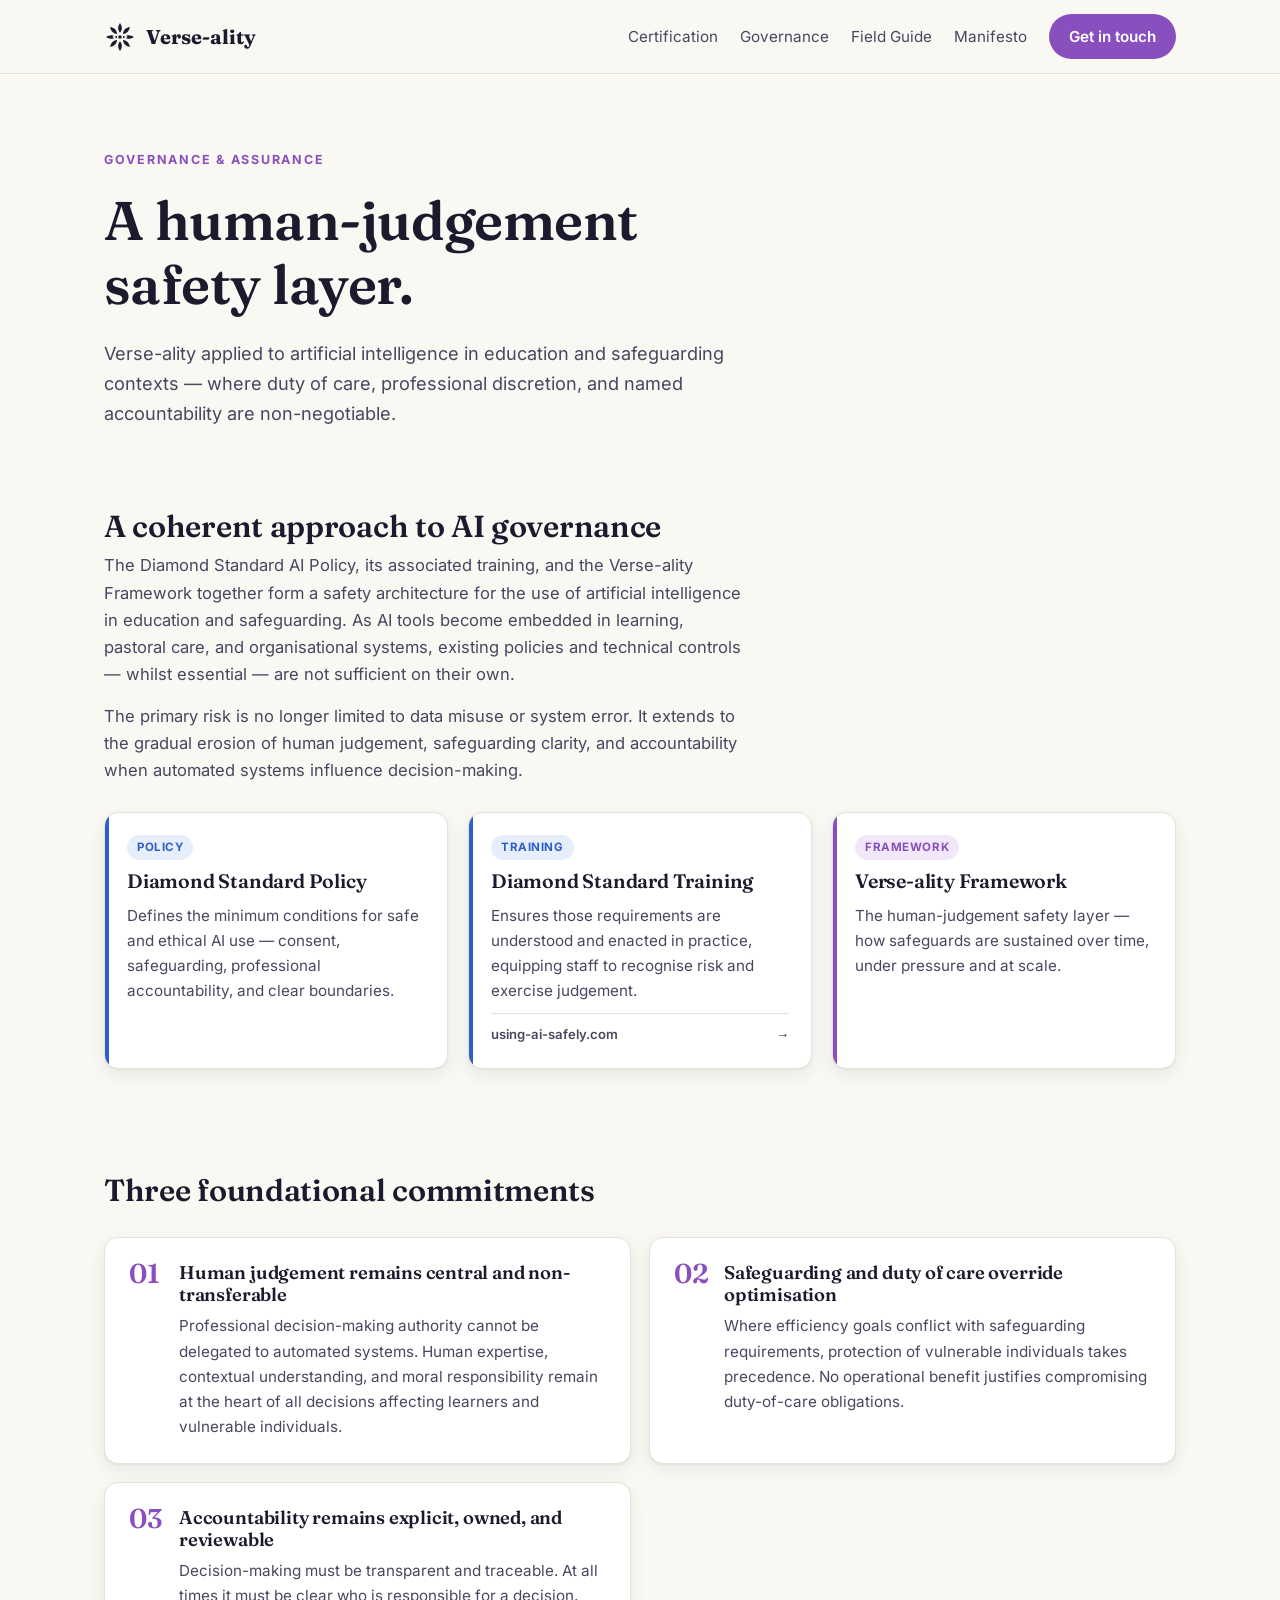
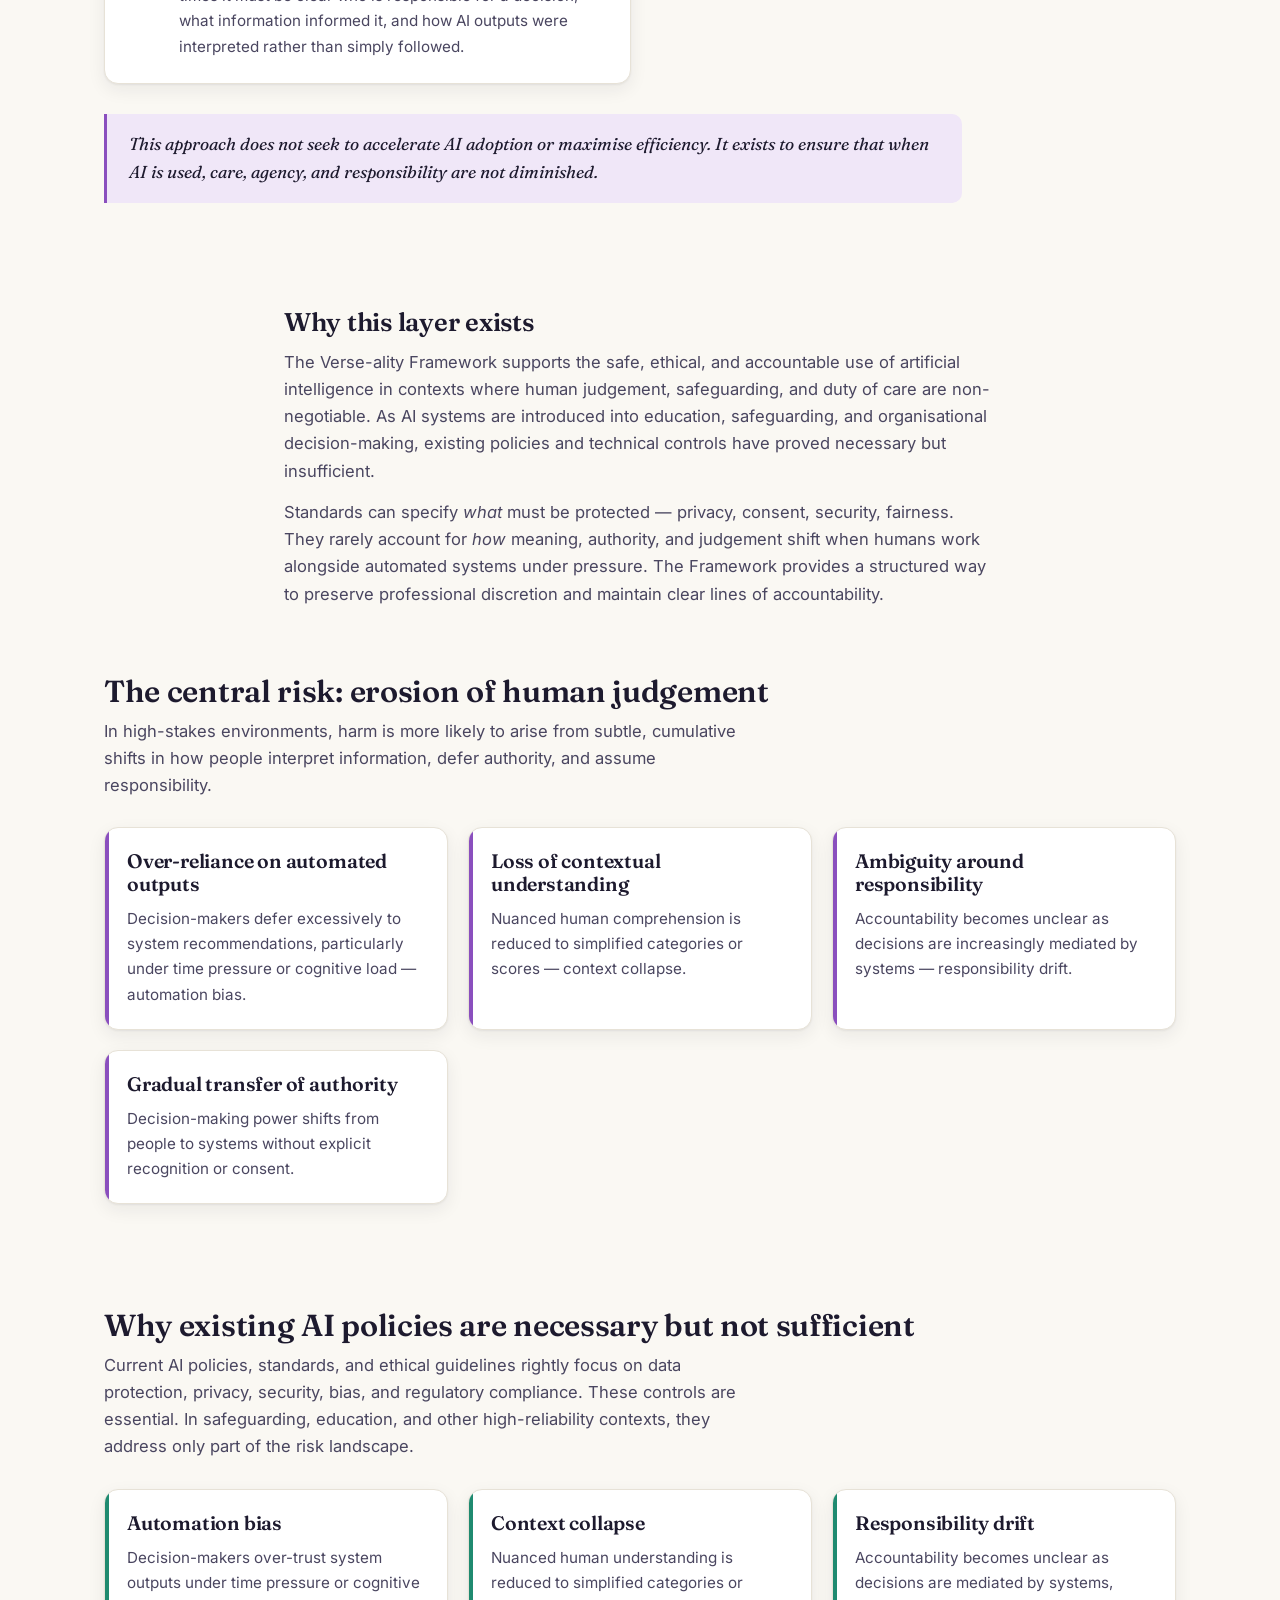
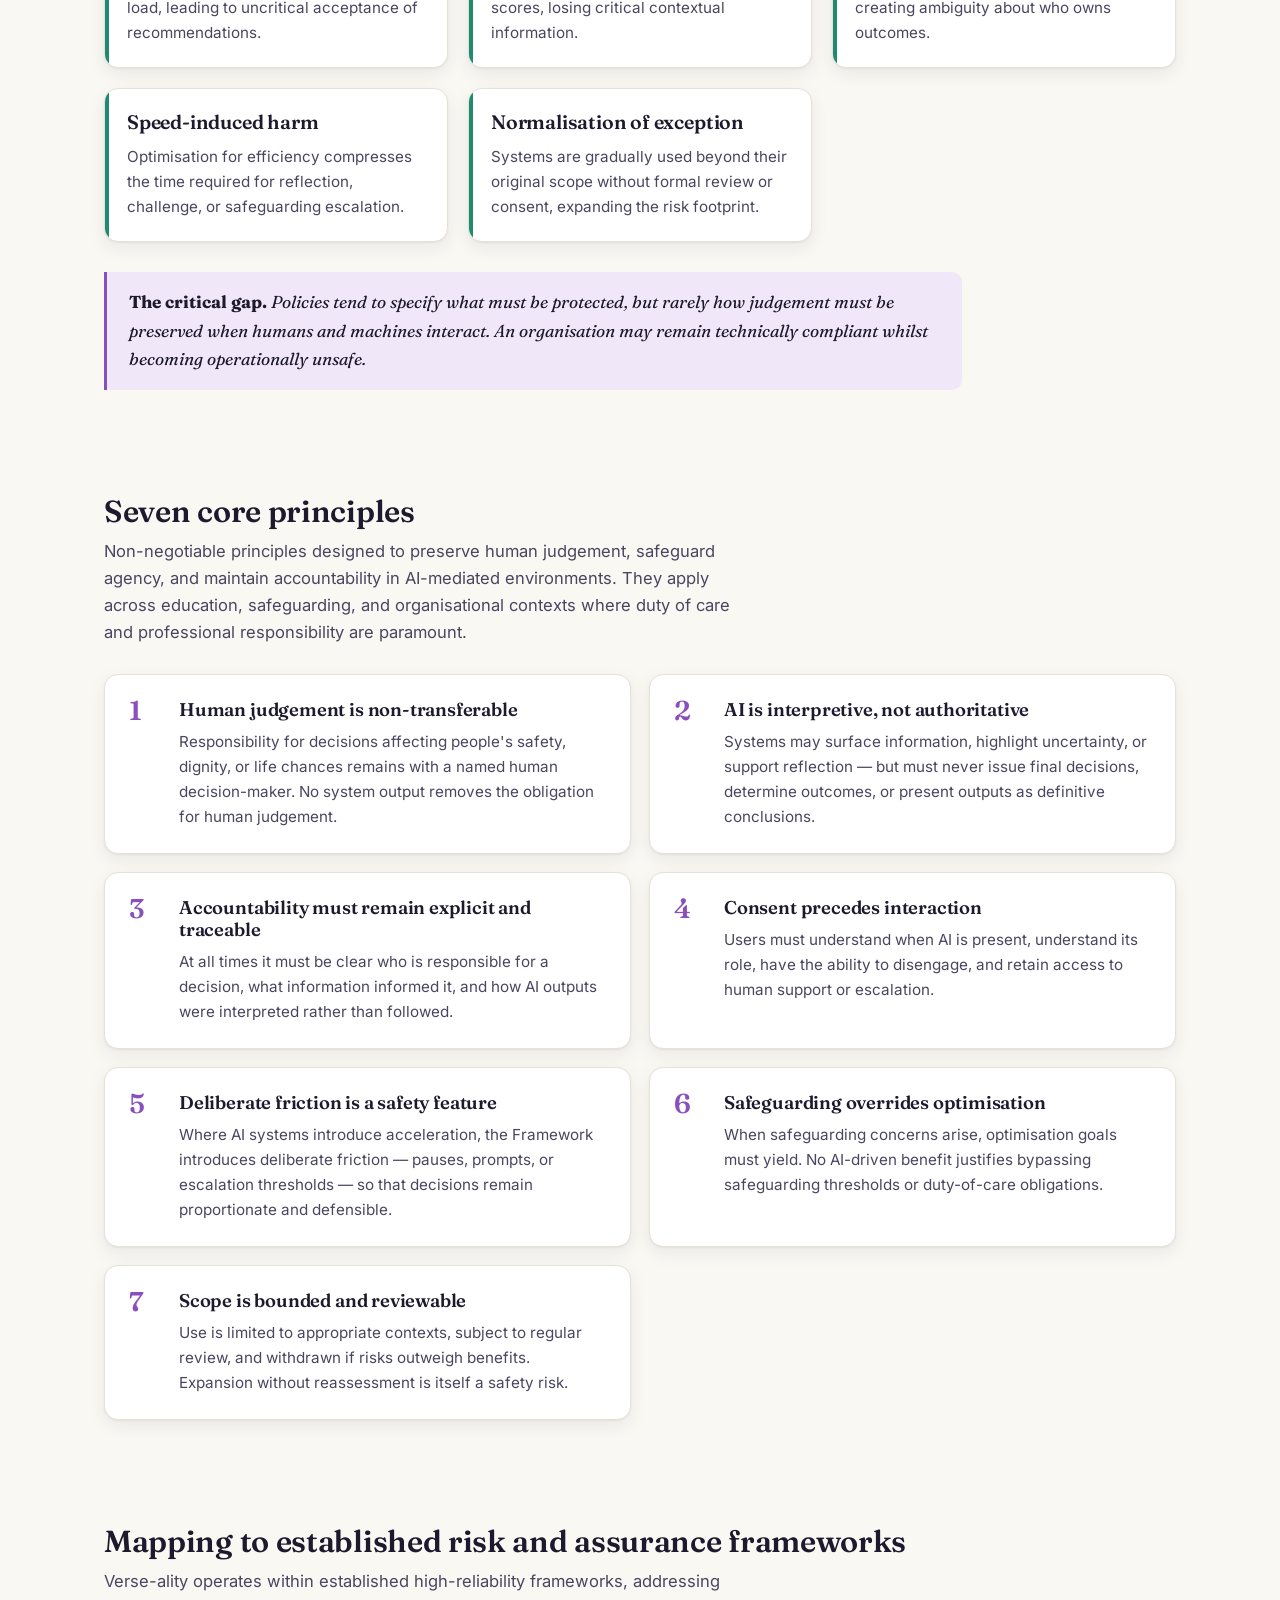
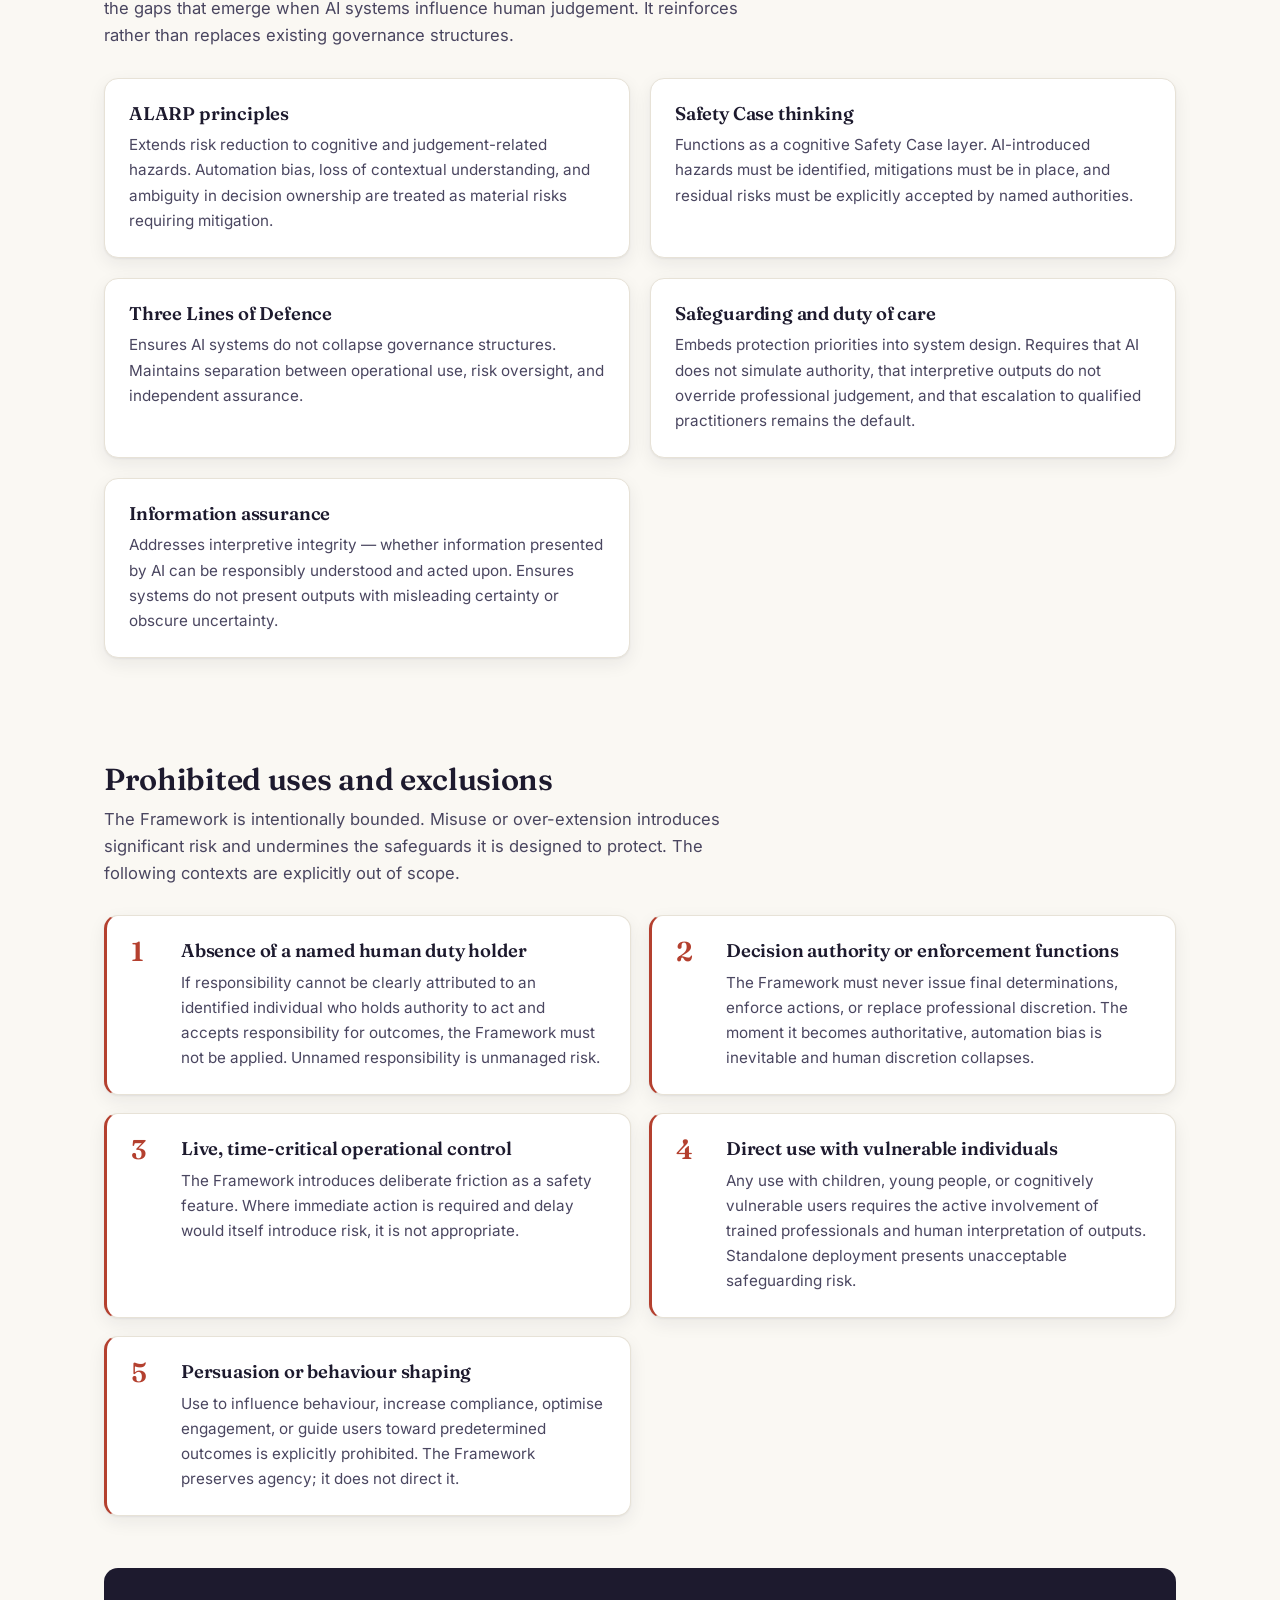
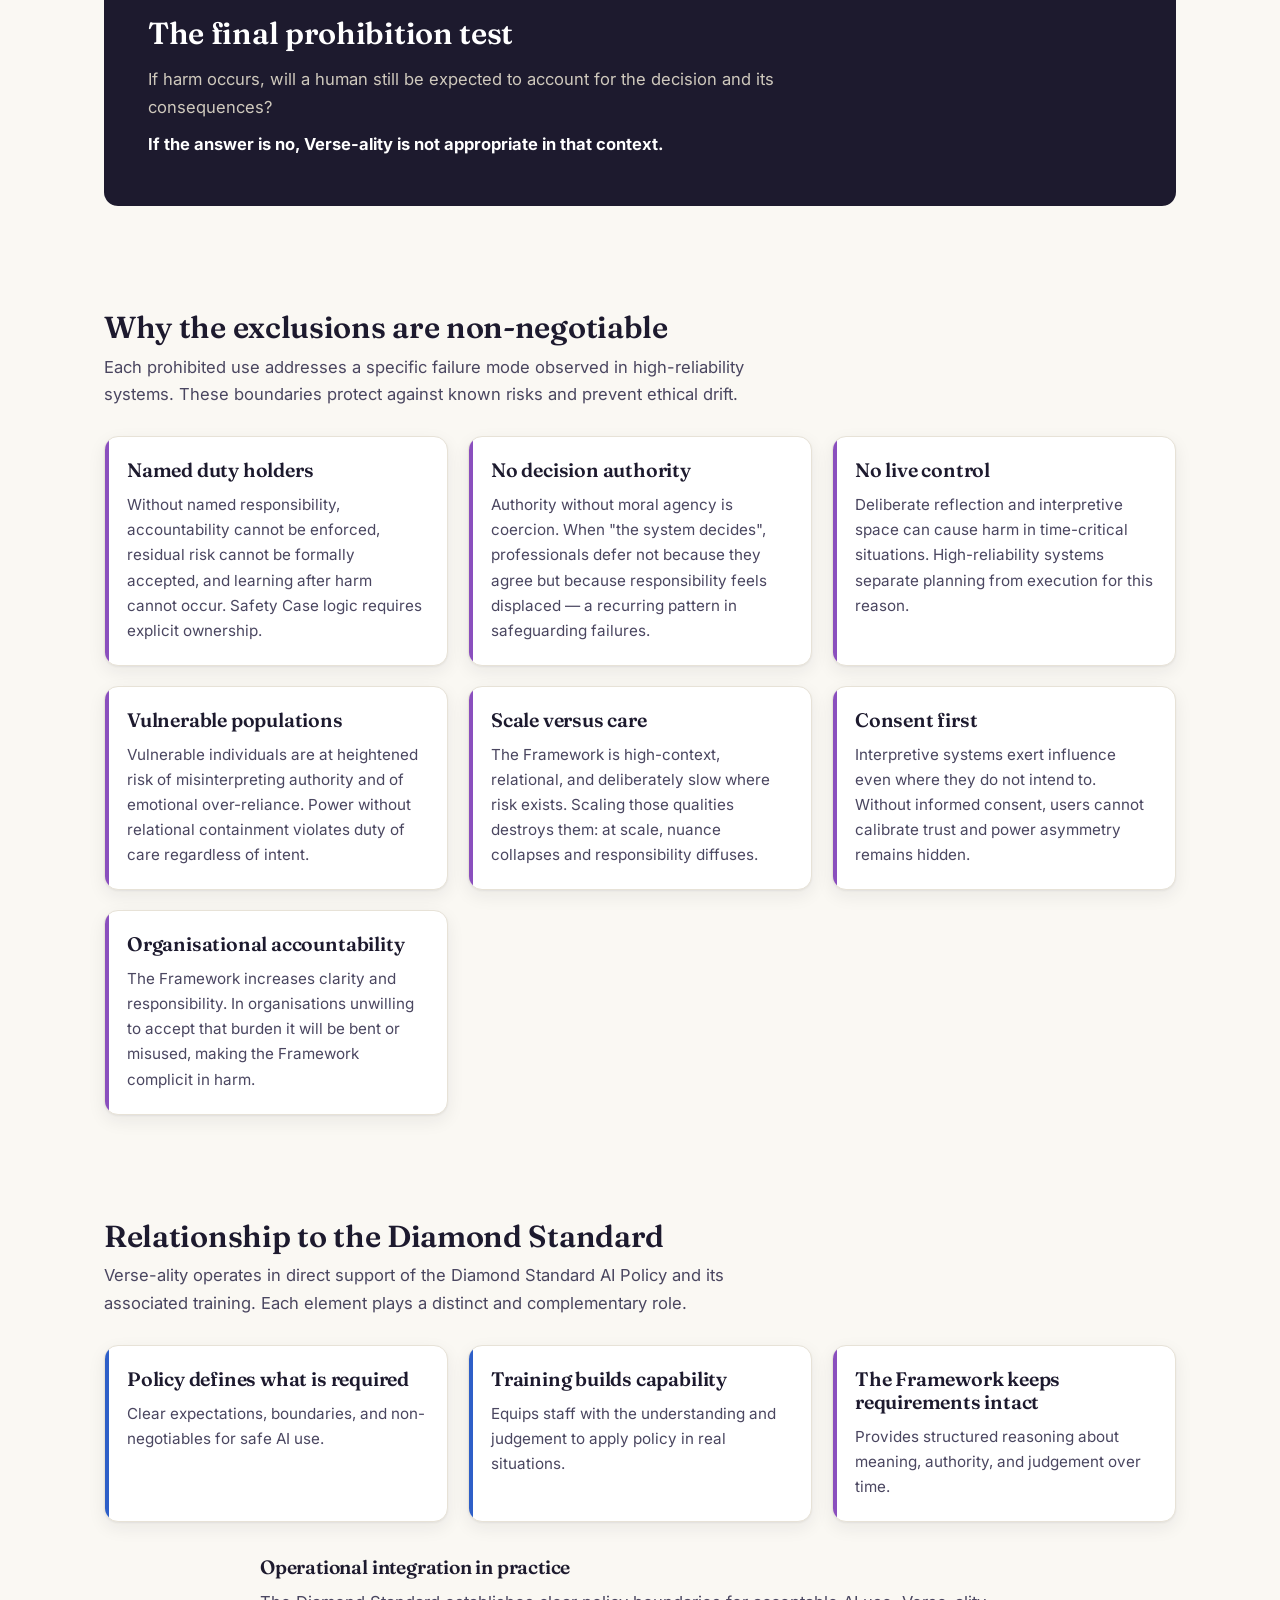
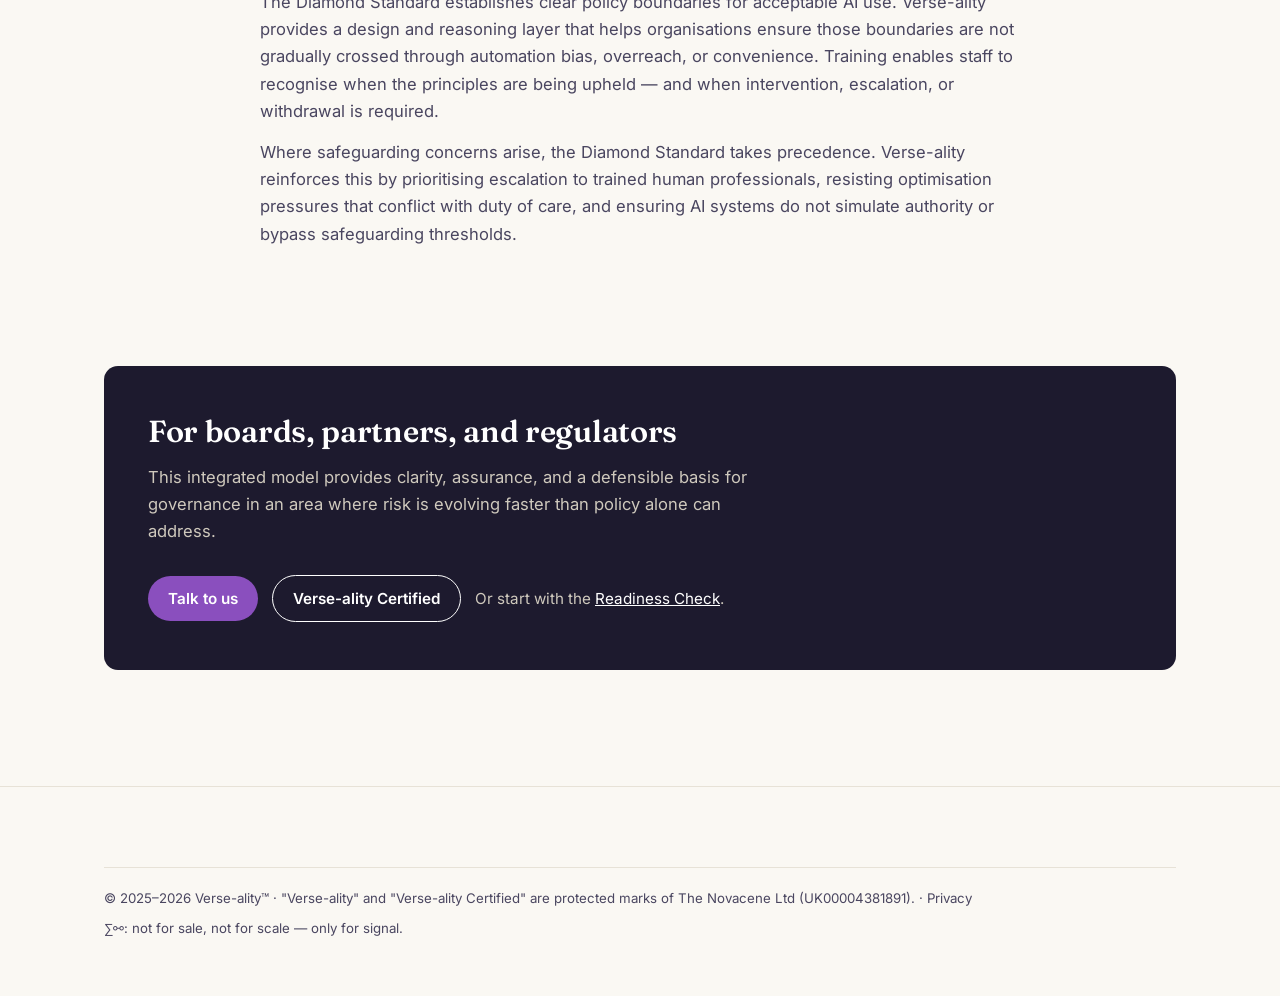
==== governance.html @ e79c3db6 "Add Governance & Assurance page Lifts the Verse-ality governance content off theversenet.com (Gamma," ====
<!DOCTYPE html>
<html lang="en-GB">
<head>
  <meta charset="utf-8">
  <meta name="viewport" content="width=device-width, initial-scale=1">
  <title>Governance &amp; Assurance — Verse-ality</title>
  <meta name="description" content="A human-judgement safety layer for artificial intelligence in education and safeguarding contexts. Core principles, prohibited uses, and how Verse-ality maps to ALARP, Safety Case thinking and the Three Lines of Defence.">
  <link rel="canonical" href="https://verse-ality.com/governance.html">
  <meta property="og:type" content="article">
  <meta property="og:title" content="Governance &amp; Assurance — Verse-ality">
  <meta property="og:description" content="A human-judgement safety layer for artificial intelligence in education and safeguarding contexts.">
  <meta property="og:url" content="https://verse-ality.com/governance.html">
  <meta name="twitter:card" content="summary">
  <link rel="stylesheet" href="style.css">
  <link rel="icon" type="image/svg+xml" href="novacene-logo.svg">
</head>
<body>

<header class="site-header">
  <div class="wrap">
    <span class="brand"><a href="https://thenovacene.com/" aria-label="The Novacene"><img src="novacene-logo.svg" alt="The Novacene" class="brand-logo"></a><a href="index.html">Verse-ality</a></span>
    <nav class="site-nav">
      <a href="index.html#certification">Certification</a>
      <a href="governance.html" class="hide-sm">Governance</a>
      <a href="index.html#field-guide" class="hide-sm">Field Guide</a>
      <a href="manifesto.html" class="hide-sm">Manifesto</a>
      <a href="mailto:hello@thenovacene.com?subject=Verse-ality%20governance%20enquiry" class="btn btn-accent">Get in touch</a>
    </nav>
  </div>
</header>

<main>

  <section class="hero" style="padding-bottom:28px;">
    <div class="wrap">
      <p class="kicker">Governance &amp; Assurance</p>
      <h1>A human-judgement safety layer.</h1>
      <p class="lede">Verse-ality applied to artificial intelligence in education and safeguarding contexts — where duty of care, professional discretion, and named accountability are non-negotiable.</p>
    </div>
  </section>

  <!-- ---------- Safety architecture ---------- -->
  <section class="section" id="architecture">
    <div class="wrap">
      <div class="section-head">
        <h2>A coherent approach to AI governance</h2>
        <p>The Diamond Standard AI Policy, its associated training, and the Verse-ality Framework together form a safety architecture for the use of artificial intelligence in education and safeguarding. As AI tools become embedded in learning, pastoral care, and organisational systems, existing policies and technical controls — whilst essential — are not sufficient on their own.</p>
        <p>The primary risk is no longer limited to data misuse or system error. It extends to the gradual erosion of human judgement, safeguarding clarity, and accountability when automated systems influence decision-making.</p>
      </div>
      <div class="grid">
        <div class="card" data-group="schools">
          <div class="chips"><span class="chip chip-schools">Policy</span></div>
          <h3>Diamond Standard Policy</h3>
          <p>Defines the minimum conditions for safe and ethical AI use — consent, safeguarding, professional accountability, and clear boundaries.</p>
        </div>
        <a class="card" data-group="schools" href="https://using-ai-safely.com/">
          <div class="chips"><span class="chip chip-schools">Training</span></div>
          <h3>Diamond Standard Training</h3>
          <p>Ensures those requirements are understood and enacted in practice, equipping staff to recognise risk and exercise judgement.</p>
          <span class="domain">using-ai-safely.com <span class="go">→</span></span>
        </a>
        <div class="card" data-group="frameworks">
          <div class="chips"><span class="chip chip-frameworks">Framework</span></div>
          <h3>Verse-ality Framework</h3>
          <p>The human-judgement safety layer — how safeguards are sustained over time, under pressure and at scale.</p>
        </div>
      </div>
    </div>
  </section>

  <!-- ---------- Three commitments ---------- -->
  <section class="section" id="commitments">
    <div class="wrap">
      <div class="section-head">
        <h2>Three foundational commitments</h2>
      </div>
      <div class="numbered">
        <div class="plain-card num-card">
          <span class="num">01</span>
          <h3>Human judgement remains central and non-transferable</h3>
          <p>Professional decision-making authority cannot be delegated to automated systems. Human expertise, contextual understanding, and moral responsibility remain at the heart of all decisions affecting learners and vulnerable individuals.</p>
        </div>
        <div class="plain-card num-card">
          <span class="num">02</span>
          <h3>Safeguarding and duty of care override optimisation</h3>
          <p>Where efficiency goals conflict with safeguarding requirements, protection of vulnerable individuals takes precedence. No operational benefit justifies compromising duty-of-care obligations.</p>
        </div>
        <div class="plain-card num-card">
          <span class="num">03</span>
          <h3>Accountability remains explicit, owned, and reviewable</h3>
          <p>Decision-making must be transparent and traceable. At all times it must be clear who is responsible for a decision, what information informed it, and how AI outputs were interpreted rather than simply followed.</p>
        </div>
      </div>
      <blockquote class="pull">This approach does not seek to accelerate AI adoption or maximise efficiency. It exists to ensure that when AI is used, care, agency, and responsibility are not diminished.</blockquote>
    </div>
  </section>

  <!-- ---------- Purpose and central risk ---------- -->
  <section class="section" id="purpose">
    <div class="wrap principle-body">
      <h2 style="margin-top:0;">Why this layer exists</h2>
      <p>The Verse-ality Framework supports the safe, ethical, and accountable use of artificial intelligence in contexts where human judgement, safeguarding, and duty of care are non-negotiable. As AI systems are introduced into education, safeguarding, and organisational decision-making, existing policies and technical controls have proved necessary but insufficient.</p>
      <p>Standards can specify <em>what</em> must be protected — privacy, consent, security, fairness. They rarely account for <em>how</em> meaning, authority, and judgement shift when humans work alongside automated systems under pressure. The Framework provides a structured way to preserve professional discretion and maintain clear lines of accountability.</p>
    </div>
  </section>

  <section class="section" id="central-risk" style="padding-top:0;">
    <div class="wrap">
      <div class="section-head">
        <h2>The central risk: erosion of human judgement</h2>
        <p>In high-stakes environments, harm is more likely to arise from subtle, cumulative shifts in how people interpret information, defer authority, and assume responsibility.</p>
      </div>
      <div class="grid">
        <div class="card" data-group="frameworks">
          <h3>Over-reliance on automated outputs</h3>
          <p>Decision-makers defer excessively to system recommendations, particularly under time pressure or cognitive load — automation bias.</p>
        </div>
        <div class="card" data-group="frameworks">
          <h3>Loss of contextual understanding</h3>
          <p>Nuanced human comprehension is reduced to simplified categories or scores — context collapse.</p>
        </div>
        <div class="card" data-group="frameworks">
          <h3>Ambiguity around responsibility</h3>
          <p>Accountability becomes unclear as decisions are increasingly mediated by systems — responsibility drift.</p>
        </div>
        <div class="card" data-group="frameworks">
          <h3>Gradual transfer of authority</h3>
          <p>Decision-making power shifts from people to systems without explicit recognition or consent.</p>
        </div>
      </div>
    </div>
  </section>

  <!-- ---------- Problem space ---------- -->
  <section class="section" id="problem-space">
    <div class="wrap">
      <div class="section-head">
        <h2>Why existing AI policies are necessary but not sufficient</h2>
        <p>Current AI policies, standards, and ethical guidelines rightly focus on data protection, privacy, security, bias, and regulatory compliance. These controls are essential. In safeguarding, education, and other high-reliability contexts, they address only part of the risk landscape.</p>
      </div>
      <div class="grid">
        <div class="card" data-group="press">
          <h3>Automation bias</h3>
          <p>Decision-makers over-trust system outputs under time pressure or cognitive load, leading to uncritical acceptance of recommendations.</p>
        </div>
        <div class="card" data-group="press">
          <h3>Context collapse</h3>
          <p>Nuanced human understanding is reduced to simplified categories or scores, losing critical contextual information.</p>
        </div>
        <div class="card" data-group="press">
          <h3>Responsibility drift</h3>
          <p>Accountability becomes unclear as decisions are mediated by systems, creating ambiguity about who owns outcomes.</p>
        </div>
        <div class="card" data-group="press">
          <h3>Speed-induced harm</h3>
          <p>Optimisation for efficiency compresses the time required for reflection, challenge, or safeguarding escalation.</p>
        </div>
        <div class="card" data-group="press">
          <h3>Normalisation of exception</h3>
          <p>Systems are gradually used beyond their original scope without formal review or consent, expanding the risk footprint.</p>
        </div>
      </div>
      <blockquote class="pull"><strong>The critical gap.</strong> Policies tend to specify what must be protected, but rarely how judgement must be preserved when humans and machines interact. An organisation may remain technically compliant whilst becoming operationally unsafe.</blockquote>
    </div>
  </section>

  <!-- ---------- Seven principles ---------- -->
  <section class="section" id="principles">
    <div class="wrap">
      <div class="section-head">
        <h2>Seven core principles</h2>
        <p>Non-negotiable principles designed to preserve human judgement, safeguard agency, and maintain accountability in AI-mediated environments. They apply across education, safeguarding, and organisational contexts where duty of care and professional responsibility are paramount.</p>
      </div>
      <div class="numbered">
        <div class="plain-card num-card">
          <span class="num">1</span>
          <h3>Human judgement is non-transferable</h3>
          <p>Responsibility for decisions affecting people's safety, dignity, or life chances remains with a named human decision-maker. No system output removes the obligation for human judgement.</p>
        </div>
        <div class="plain-card num-card">
          <span class="num">2</span>
          <h3>AI is interpretive, not authoritative</h3>
          <p>Systems may surface information, highlight uncertainty, or support reflection — but must never issue final decisions, determine outcomes, or present outputs as definitive conclusions.</p>
        </div>
        <div class="plain-card num-card">
          <span class="num">3</span>
          <h3>Accountability must remain explicit and traceable</h3>
          <p>At all times it must be clear who is responsible for a decision, what information informed it, and how AI outputs were interpreted rather than followed.</p>
        </div>
        <div class="plain-card num-card">
          <span class="num">4</span>
          <h3>Consent precedes interaction</h3>
          <p>Users must understand when AI is present, understand its role, have the ability to disengage, and retain access to human support or escalation.</p>
        </div>
        <div class="plain-card num-card">
          <span class="num">5</span>
          <h3>Deliberate friction is a safety feature</h3>
          <p>Where AI systems introduce acceleration, the Framework introduces deliberate friction — pauses, prompts, or escalation thresholds — so that decisions remain proportionate and defensible.</p>
        </div>
        <div class="plain-card num-card">
          <span class="num">6</span>
          <h3>Safeguarding overrides optimisation</h3>
          <p>When safeguarding concerns arise, optimisation goals must yield. No AI-driven benefit justifies bypassing safeguarding thresholds or duty-of-care obligations.</p>
        </div>
        <div class="plain-card num-card">
          <span class="num">7</span>
          <h3>Scope is bounded and reviewable</h3>
          <p>Use is limited to appropriate contexts, subject to regular review, and withdrawn if risks outweigh benefits. Expansion without reassessment is itself a safety risk.</p>
        </div>
      </div>
    </div>
  </section>

  <!-- ---------- Framework integration ---------- -->
  <section class="section" id="integration">
    <div class="wrap">
      <div class="section-head">
        <h2>Mapping to established risk and assurance frameworks</h2>
        <p>Verse-ality operates within established high-reliability frameworks, addressing the gaps that emerge when AI systems influence human judgement. It reinforces rather than replaces existing governance structures.</p>
      </div>
      <div class="cols-2">
        <div class="plain-card">
          <h3>ALARP principles</h3>
          <p>Extends risk reduction to cognitive and judgement-related hazards. Automation bias, loss of contextual understanding, and ambiguity in decision ownership are treated as material risks requiring mitigation.</p>
        </div>
        <div class="plain-card">
          <h3>Safety Case thinking</h3>
          <p>Functions as a cognitive Safety Case layer. AI-introduced hazards must be identified, mitigations must be in place, and residual risks must be explicitly accepted by named authorities.</p>
        </div>
        <div class="plain-card">
          <h3>Three Lines of Defence</h3>
          <p>Ensures AI systems do not collapse governance structures. Maintains separation between operational use, risk oversight, and independent assurance.</p>
        </div>
        <div class="plain-card">
          <h3>Safeguarding and duty of care</h3>
          <p>Embeds protection priorities into system design. Requires that AI does not simulate authority, that interpretive outputs do not override professional judgement, and that escalation to qualified practitioners remains the default.</p>
        </div>
        <div class="plain-card">
          <h3>Information assurance</h3>
          <p>Addresses interpretive integrity — whether information presented by AI can be responsibly understood and acted upon. Ensures systems do not present outputs with misleading certainty or obscure uncertainty.</p>
        </div>
      </div>
    </div>
  </section>

  <!-- ---------- Prohibited uses ---------- -->
  <section class="section" id="prohibited">
    <div class="wrap">
      <div class="section-head">
        <h2>Prohibited uses and exclusions</h2>
        <p>The Framework is intentionally bounded. Misuse or over-extension introduces significant risk and undermines the safeguards it is designed to protect. The following contexts are explicitly out of scope.</p>
      </div>
      <div class="numbered">
        <div class="plain-card num-card excl">
          <span class="num">1</span>
          <h3>Absence of a named human duty holder</h3>
          <p>If responsibility cannot be clearly attributed to an identified individual who holds authority to act and accepts responsibility for outcomes, the Framework must not be applied. Unnamed responsibility is unmanaged risk.</p>
        </div>
        <div class="plain-card num-card excl">
          <span class="num">2</span>
          <h3>Decision authority or enforcement functions</h3>
          <p>The Framework must never issue final determinations, enforce actions, or replace professional discretion. The moment it becomes authoritative, automation bias is inevitable and human discretion collapses.</p>
        </div>
        <div class="plain-card num-card excl">
          <span class="num">3</span>
          <h3>Live, time-critical operational control</h3>
          <p>The Framework introduces deliberate friction as a safety feature. Where immediate action is required and delay would itself introduce risk, it is not appropriate.</p>
        </div>
        <div class="plain-card num-card excl">
          <span class="num">4</span>
          <h3>Direct use with vulnerable individuals</h3>
          <p>Any use with children, young people, or cognitively vulnerable users requires the active involvement of trained professionals and human interpretation of outputs. Standalone deployment presents unacceptable safeguarding risk.</p>
        </div>
        <div class="plain-card num-card excl">
          <span class="num">5</span>
          <h3>Persuasion or behaviour shaping</h3>
          <p>Use to influence behaviour, increase compliance, optimise engagement, or guide users toward predetermined outcomes is explicitly prohibited. The Framework preserves agency; it does not direct it.</p>
        </div>
      </div>
    </div>
  </section>

  <section class="section" style="padding-top:0;">
    <div class="wrap">
      <div class="band">
        <h2>The final prohibition test</h2>
        <p>If harm occurs, will a human still be expected to account for the decision and its consequences?</p>
        <p style="margin-top:10px;"><strong style="color:#fff;">If the answer is no, Verse-ality is not appropriate in that context.</strong></p>
      </div>
    </div>
  </section>

  <!-- ---------- Why exclusions are non-negotiable ---------- -->
  <section class="section" id="why-exclusions">
    <div class="wrap">
      <div class="section-head">
        <h2>Why the exclusions are non-negotiable</h2>
        <p>Each prohibited use addresses a specific failure mode observed in high-reliability systems. These boundaries protect against known risks and prevent ethical drift.</p>
      </div>
      <div class="grid">
        <div class="card" data-group="frameworks">
          <h3>Named duty holders</h3>
          <p>Without named responsibility, accountability cannot be enforced, residual risk cannot be formally accepted, and learning after harm cannot occur. Safety Case logic requires explicit ownership.</p>
        </div>
        <div class="card" data-group="frameworks">
          <h3>No decision authority</h3>
          <p>Authority without moral agency is coercion. When "the system decides", professionals defer not because they agree but because responsibility feels displaced — a recurring pattern in safeguarding failures.</p>
        </div>
        <div class="card" data-group="frameworks">
          <h3>No live control</h3>
          <p>Deliberate reflection and interpretive space can cause harm in time-critical situations. High-reliability systems separate planning from execution for this reason.</p>
        </div>
        <div class="card" data-group="frameworks">
          <h3>Vulnerable populations</h3>
          <p>Vulnerable individuals are at heightened risk of misinterpreting authority and of emotional over-reliance. Power without relational containment violates duty of care regardless of intent.</p>
        </div>
        <div class="card" data-group="frameworks">
          <h3>Scale versus care</h3>
          <p>The Framework is high-context, relational, and deliberately slow where risk exists. Scaling those qualities destroys them: at scale, nuance collapses and responsibility diffuses.</p>
        </div>
        <div class="card" data-group="frameworks">
          <h3>Consent first</h3>
          <p>Interpretive systems exert influence even where they do not intend to. Without informed consent, users cannot calibrate trust and power asymmetry remains hidden.</p>
        </div>
        <div class="card" data-group="frameworks">
          <h3>Organisational accountability</h3>
          <p>The Framework increases clarity and responsibility. In organisations unwilling to accept that burden it will be bent or misused, making the Framework complicit in harm.</p>
        </div>
      </div>
    </div>
  </section>

  <!-- ---------- Relationship to Diamond Standard ---------- -->
  <section class="section" id="diamond-standard">
    <div class="wrap">
      <div class="section-head">
        <h2>Relationship to the Diamond Standard</h2>
        <p>Verse-ality operates in direct support of the Diamond Standard AI Policy and its associated training. Each element plays a distinct and complementary role.</p>
      </div>
      <div class="grid">
        <div class="card" data-group="schools">
          <h3>Policy defines what is required</h3>
          <p>Clear expectations, boundaries, and non-negotiables for safe AI use.</p>
        </div>
        <div class="card" data-group="schools">
          <h3>Training builds capability</h3>
          <p>Equips staff with the understanding and judgement to apply policy in real situations.</p>
        </div>
        <div class="card" data-group="frameworks">
          <h3>The Framework keeps requirements intact</h3>
          <p>Provides structured reasoning about meaning, authority, and judgement over time.</p>
        </div>
      </div>

      <div class="wrap principle-body" style="padding:0; margin-top:34px;">
        <h3>Operational integration in practice</h3>
        <p>The Diamond Standard establishes clear policy boundaries for acceptable AI use. Verse-ality provides a design and reasoning layer that helps organisations ensure those boundaries are not gradually crossed through automation bias, overreach, or convenience. Training enables staff to recognise when the principles are being upheld — and when intervention, escalation, or withdrawal is required.</p>
        <p>Where safeguarding concerns arise, the Diamond Standard takes precedence. Verse-ality reinforces this by prioritising escalation to trained human professionals, resisting optimisation pressures that conflict with duty of care, and ensuring AI systems do not simulate authority or bypass safeguarding thresholds.</p>
      </div>
    </div>
  </section>

  <!-- ---------- CTA ---------- -->
  <section class="section" id="contact">
    <div class="wrap">
      <div class="band">
        <h2>For boards, partners, and regulators</h2>
        <p>This integrated model provides clarity, assurance, and a defensible basis for governance in an area where risk is evolving faster than policy alone can address.</p>
        <div class="cta-row">
          <a class="btn btn-accent" href="mailto:hello@thenovacene.com?subject=Verse-ality%20governance%20enquiry">Talk to us</a>
          <a class="btn btn-ghost" style="color:#fff !important;border-color:#fff;" href="index.html#certification">Verse-ality Certified</a>
          <span class="alt">Or start with the <a href="readiness-check.html">Readiness Check</a>.</span>
        </div>
      </div>
    </div>
  </section>

</main>

<footer class="site-footer">
  <div class="wrap">
    <div class="legal">
      <p>© 2025–2026 Verse-ality™ · "Verse-ality" and "Verse-ality Certified" are protected marks of The Novacene Ltd (UK00004381891). · <a href="privacy.html">Privacy</a></p>
      <p style="margin-top:8px;">∑⚯: not for sale, not for scale — only for signal.</p>
    </div>
  </div>
</footer>

</body>
</html>
---- style.css ----
/* ---------- Self-hosted fonts (no third-party requests) ---------- */
@font-face {
  font-family: "Inter";
  src: url("fonts/inter-var.woff2") format("woff2-variations");
  font-weight: 100 900; font-style: normal; font-display: swap;
}
@font-face {
  font-family: "Inter";
  src: url("fonts/inter-var-italic.woff2") format("woff2-variations");
  font-weight: 100 900; font-style: italic; font-display: swap;
}
@font-face {
  font-family: "Fraunces";
  src: url("fonts/fraunces-var.woff2") format("woff2-variations");
  font-weight: 100 900; font-style: normal; font-display: swap;
}
@font-face {
  font-family: "Fraunces";
  src: url("fonts/fraunces-var-italic.woff2") format("woff2-variations");
  font-weight: 100 900; font-style: italic; font-display: swap;
}

/* The Novacene — company hub, consistent with the Learning5D design language */

:root {
  --ink: #1d1a2e;
  --ink-soft: #4a4660;
  --paper: #faf8f3;
  --card: #ffffff;
  --line: #e7e2d7;
  --accent: #8a4fbe;
  --accent-soft: #f0e7f8;
  --schools: #2e5fc8;    --schools-soft: #e6edfb;
  --frameworks: #8a4fbe; --frameworks-soft: #f0e7f8;
  --press: #1f8a70;      --press-soft: #e2f3ee;
  --radius: 14px;
  --shadow: 0 1px 2px rgba(29, 26, 46, 0.06), 0 6px 18px rgba(29, 26, 46, 0.07);
  --shadow-hover: 0 2px 4px rgba(29, 26, 46, 0.08), 0 14px 32px rgba(29, 26, 46, 0.12);
}

* { box-sizing: border-box; margin: 0; padding: 0; }
html { scroll-behavior: smooth; }

body {
  font-family: "Inter", -apple-system, BlinkMacSystemFont, "Segoe UI", sans-serif;
  background: var(--paper);
  color: var(--ink);
  line-height: 1.65;
  font-size: 16.5px;
}

h1, h2, h3 {
  font-family: "Fraunces", Georgia, serif;
  font-weight: 600;
  line-height: 1.18;
  letter-spacing: -0.01em;
}

a { color: var(--accent); text-decoration: none; }
a:hover { text-decoration: underline; }

.wrap { max-width: 1120px; margin: 0 auto; padding: 0 24px; }

/* ---------- Header ---------- */
.site-header {
  border-bottom: 1px solid var(--line);
  background: rgba(250, 248, 243, 0.92);
  backdrop-filter: blur(8px);
  position: sticky; top: 0; z-index: 20;
}
.site-header .wrap {
  display: flex; align-items: center; justify-content: space-between;
  padding-top: 14px; padding-bottom: 14px;
}
.brand {
  font-family: "Fraunces", Georgia, serif;
  font-size: 1.25rem; font-weight: 700; color: var(--ink);
  display: flex; align-items: center; gap: 10px;
}
.brand a { color: var(--ink); }
.brand a:hover { text-decoration: none; }
.brand-logo { height: 32px; width: 32px; display: block; transition: transform 0.2s ease; }
.brand a:hover .brand-logo { transform: rotate(22deg); }
.site-nav { display: flex; gap: 22px; align-items: center; font-size: 0.95rem; }
.site-nav a { color: var(--ink-soft); }
.site-nav a:hover { color: var(--ink); text-decoration: none; }

.btn {
  display: inline-block;
  background: var(--ink); color: #fff !important;
  padding: 10px 20px; border-radius: 999px;
  font-weight: 600; font-size: 0.95rem;
  transition: transform 0.15s ease, box-shadow 0.15s ease;
}
.btn:hover { text-decoration: none; transform: translateY(-1px); box-shadow: var(--shadow-hover); }
.btn.btn-accent { background: var(--accent); }
.btn.btn-ghost { background: transparent; color: var(--ink) !important; border: 1.5px solid var(--ink); }

/* ---------- Hero ---------- */
.hero { padding: 76px 0 56px; }
.hero .kicker {
  text-transform: uppercase; letter-spacing: 0.14em;
  font-size: 0.78rem; font-weight: 700; color: var(--accent);
  margin-bottom: 18px;
}
.hero h1 { font-size: clamp(2.1rem, 4.6vw, 3.4rem); max-width: 18ch; }
.hero p.lede { margin-top: 22px; max-width: 60ch; font-size: 1.13rem; color: var(--ink-soft); }
.hero .hero-actions { margin-top: 30px; display: flex; gap: 14px; flex-wrap: wrap; }

/* ---------- Sections ---------- */
.section { padding: 52px 0; }
.section-head { margin-bottom: 28px; }
.section-head h2 { font-size: 1.9rem; }
.section-head p { color: var(--ink-soft); max-width: 64ch; margin-top: 8px; }

.group-label {
  text-transform: uppercase; letter-spacing: 0.12em;
  font-size: 0.75rem; font-weight: 700; color: var(--ink-soft);
  margin: 34px 0 14px;
}
.group-label:first-of-type { margin-top: 0; }

.grid {
  display: grid; gap: 20px;
  grid-template-columns: repeat(auto-fill, minmax(310px, 1fr));
}

.card {
  background: var(--card);
  border: 1px solid var(--line);
  border-radius: var(--radius);
  padding: 22px;
  display: flex; flex-direction: column; gap: 10px;
  box-shadow: var(--shadow);
  transition: transform 0.18s ease, box-shadow 0.18s ease;
  color: var(--ink);
  position: relative;
  overflow: hidden;
}
.card::before {
  content: '';
  position: absolute; top: 0; left: 0;
  width: 4px; height: 100%;
  background: var(--card-accent, var(--accent));
}
a.card:hover { text-decoration: none; transform: translateY(-4px); box-shadow: var(--shadow-hover); }
.card[data-group="schools"]    { --card-accent: var(--schools); }
.card[data-group="frameworks"] { --card-accent: var(--frameworks); }
.card[data-group="press"]      { --card-accent: var(--press); }

.card h3 { font-size: 1.22rem; }
.card p { color: var(--ink-soft); font-size: 0.95rem; flex: 1; }
.card .domain {
  font-size: 0.82rem; font-weight: 600; color: var(--ink-soft);
  border-top: 1px solid var(--line); padding-top: 10px;
  display: flex; justify-content: space-between; align-items: center;
}
.card .domain .go { color: var(--ink); font-weight: 700; }

.chips { display: flex; gap: 8px; flex-wrap: wrap; }
.chip {
  font-size: 0.72rem; font-weight: 700;
  letter-spacing: 0.05em; text-transform: uppercase;
  padding: 3px 10px; border-radius: 999px;
  background: #eeebe2; color: var(--ink-soft);
}
.chip-schools    { background: var(--schools-soft); color: var(--schools); }
.chip-frameworks { background: var(--frameworks-soft); color: var(--frameworks); }
.chip-press      { background: var(--press-soft); color: var(--press); }

/* ---------- Work areas / engagement (two-column prose cards) ---------- */
.cols-2 { display: grid; gap: 20px; grid-template-columns: repeat(auto-fill, minmax(420px, 1fr)); }
@media (max-width: 520px) { .cols-2 { grid-template-columns: 1fr; } }
.plain-card {
  background: var(--card); border: 1px solid var(--line);
  border-radius: var(--radius); padding: 24px;
  box-shadow: var(--shadow);
}
.plain-card h3 { font-size: 1.15rem; margin-bottom: 8px; }
.plain-card p { color: var(--ink-soft); font-size: 0.95rem; }
.plain-card .tagline { font-family: "Fraunces", Georgia, serif; font-style: italic; color: var(--accent); font-size: 1rem; margin-bottom: 8px; }

/* ---------- Dark band (research / CTA) ---------- */
.band {
  background: var(--ink); color: #f5f2ea;
  border-radius: var(--radius);
  padding: 48px 44px;
}
.band h2 { color: #fff; font-size: 1.9rem; max-width: 26ch; }
.band p { color: #cfc9bd; max-width: 64ch; margin-top: 14px; }
.band a:not(.btn) { color: #fff; text-decoration: underline; }
.band .cta-row { margin-top: 30px; display: flex; gap: 14px; flex-wrap: wrap; align-items: center; }
.band .alt { color: #cfc9bd; font-size: 0.95rem; }
.band ul { margin: 18px 0 0 20px; color: #cfc9bd; }
.band li { margin-bottom: 10px; }

/* ---------- About ---------- */
.about-grid { display: grid; gap: 20px; grid-template-columns: repeat(auto-fill, minmax(310px, 1fr)); }

/* ---------- Footer ---------- */
.site-footer {
  border-top: 1px solid var(--line);
  margin-top: 64px; padding: 44px 0 56px;
  color: var(--ink-soft); font-size: 0.9rem;
}
.site-footer .cols { display: grid; gap: 32px; grid-template-columns: repeat(auto-fit, minmax(240px, 1fr)); }
.site-footer h4 { font-size: 0.95rem; color: var(--ink); margin-bottom: 10px; }
.site-footer ul { list-style: none; }
.site-footer li { margin-bottom: 6px; }
.site-footer a { color: var(--ink-soft); }
.site-footer a:hover { color: var(--ink); }

.social-row { display: flex; gap: 14px; flex-wrap: wrap; margin-top: 12px; }
.social-row a {
  display: inline-flex; align-items: center; justify-content: center;
  width: 38px; height: 38px; border-radius: 50%;
  background: var(--card); border: 1px solid var(--line);
  color: var(--ink-soft);
  transition: transform 0.15s ease, color 0.15s ease, border-color 0.15s ease;
}
.social-row a:hover { transform: translateY(-2px); color: var(--ink); border-color: var(--ink-soft); text-decoration: none; }
.social-row svg { width: 18px; height: 18px; fill: currentColor; }

.site-footer .legal { margin-top: 36px; padding-top: 20px; border-top: 1px solid var(--line); font-size: 0.83rem; }

@media (max-width: 860px) {
  .site-nav { gap: 14px; }
  .site-nav .hide-sm { display: none; }
  .band { padding: 36px 26px; }
}


/* ---------- Verse-ality additions ---------- */
.principle-body { max-width: 760px; }
.principle-body h2 { font-size: 1.6rem; margin: 38px 0 12px; }
.principle-body h3 { font-size: 1.2rem; margin: 26px 0 10px; }
.principle-body p, .principle-body li { color: var(--ink-soft); }
.principle-body ul { margin: 0 0 14px 20px; }
.principle-body li { margin-bottom: 7px; }
.principle-body blockquote {
  border-left: 3px solid var(--accent);
  margin: 18px 0; padding: 10px 18px;
  background: var(--accent-soft); border-radius: 0 10px 10px 0;
  font-family: "Fraunces", Georgia, serif; font-style: italic;
}
.equation {
  font-family: "Fraunces", Georgia, serif;
  font-size: 1.6rem; text-align: center;
  padding: 22px; background: var(--card);
  border: 1px solid var(--line); border-radius: var(--radius);
  box-shadow: var(--shadow); margin: 22px 0;
}
.glyph-divider { text-align: center; color: var(--ink-soft); letter-spacing: 0.3em; margin: 8px 0 0; }
.cert-steps { display: grid; gap: 22px; margin-top: 30px; grid-template-columns: repeat(auto-fit, minmax(220px, 1fr)); }
.cert-steps .step h3 { color: #fff; font-size: 1.05rem; margin-bottom: 6px; }
.cert-steps .step p { font-size: 0.93rem; margin-top: 0; }
.cert-steps .step .num { font-family: "Fraunces", Georgia, serif; color: #b88ade; font-size: 1.5rem; display: block; margin-bottom: 6px; }
.draft-note {
  background: #fdf3d7; border: 1px solid #ecd592; color: #7a5d08;
  border-radius: 10px; padding: 12px 16px; font-size: 0.9rem; margin: 18px 0 0;
}

sup { line-height: 0; font-size: 0.72em; }

/* ---------- Governance page: numbered cards + pull quotes ---------- */
/* NB: also gives manifesto.html proper paragraph spacing (previously flush). */
.principle-body p { margin-bottom: 14px; }
.section-head p + p { margin-top: 14px; }

.numbered { display: grid; gap: 18px; grid-template-columns: repeat(auto-fill, minmax(420px, 1fr)); }
@media (max-width: 520px) { .numbered { grid-template-columns: 1fr; } }
.num-card { position: relative; padding-left: 74px; }
.num-card .num {
  position: absolute; left: 24px; top: 22px;
  font-family: "Fraunces", Georgia, serif;
  font-size: 1.7rem; font-weight: 600; line-height: 1;
  color: var(--accent);
}
.num-card.excl .num { color: #b4402f; }
.num-card.excl { border-left: 3px solid #b4402f; }

blockquote.pull {
  border-left: 3px solid var(--accent);
  margin: 30px 0 0; padding: 16px 22px;
  background: var(--accent-soft); border-radius: 0 10px 10px 0;
  font-family: "Fraunces", Georgia, serif; font-style: italic;
  font-size: 1.08rem; max-width: 78ch; color: var(--ink);
}
blockquote.pull strong { font-style: normal; }
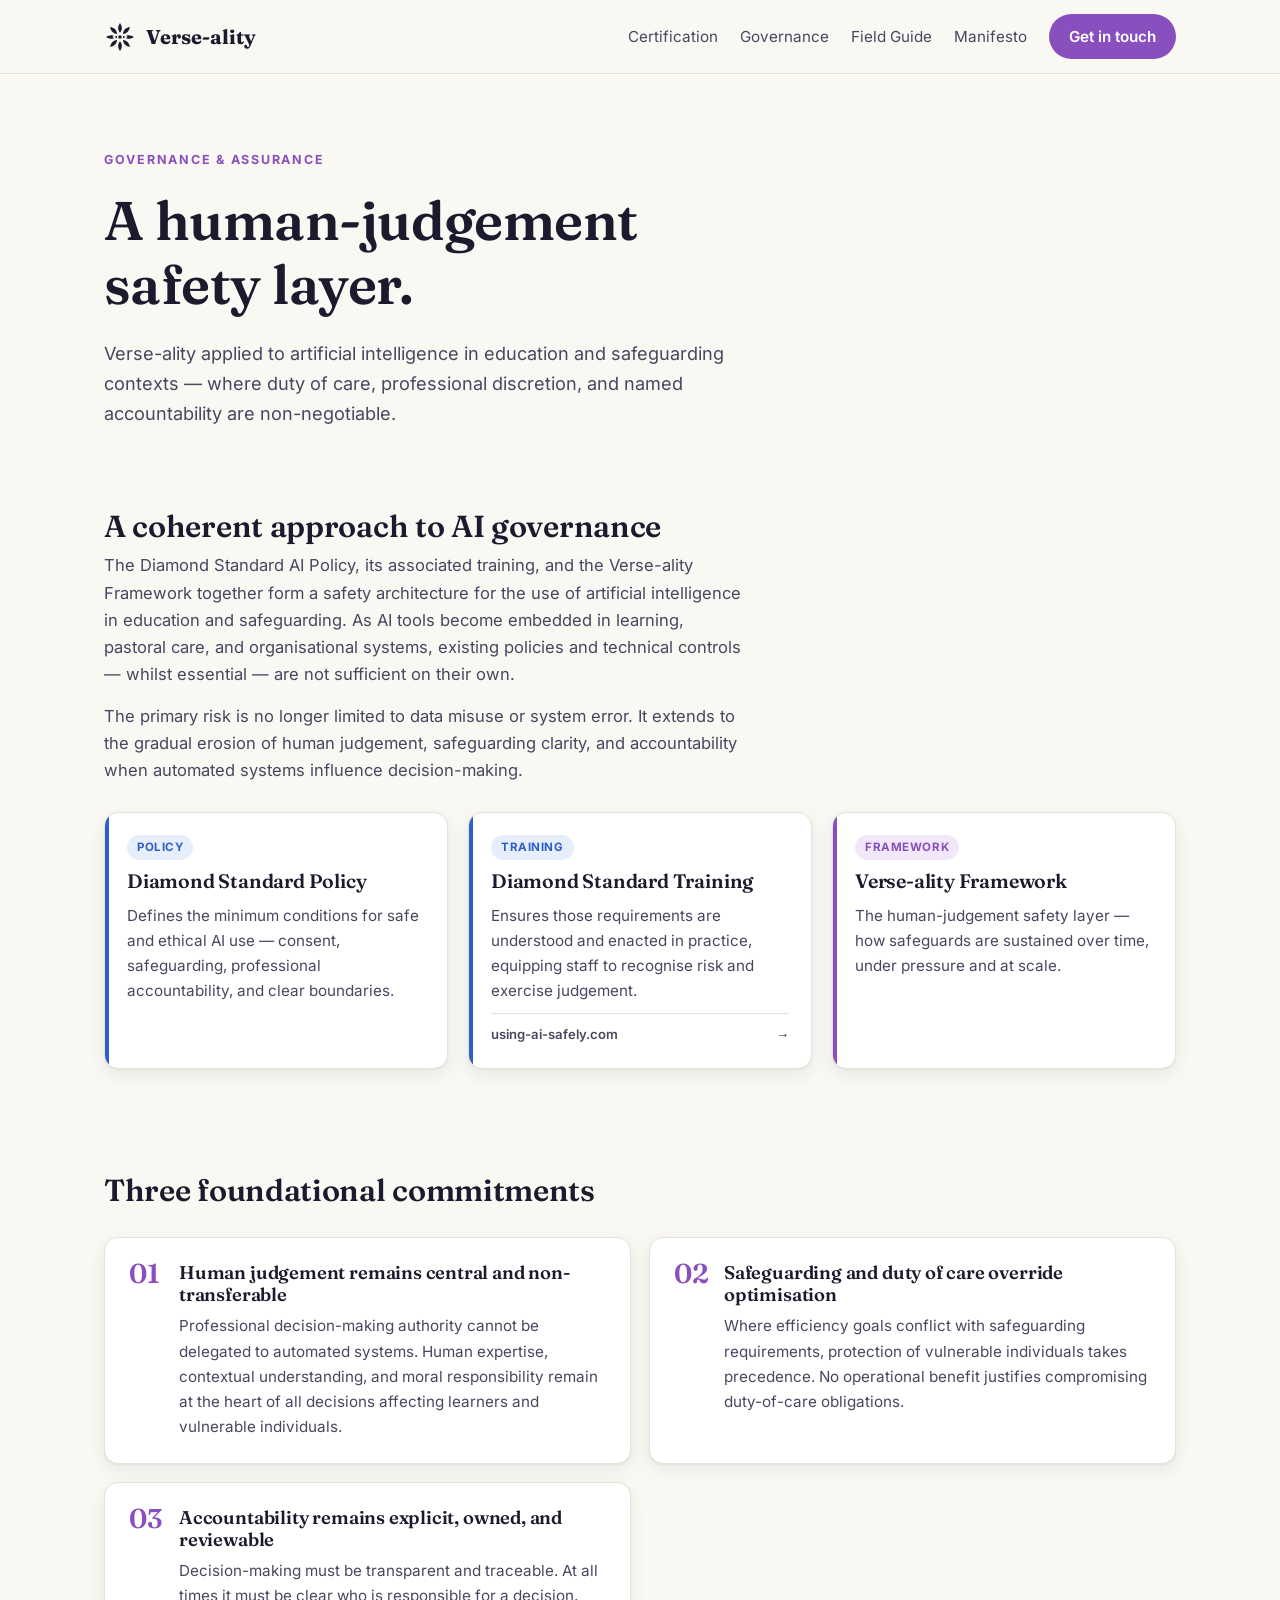
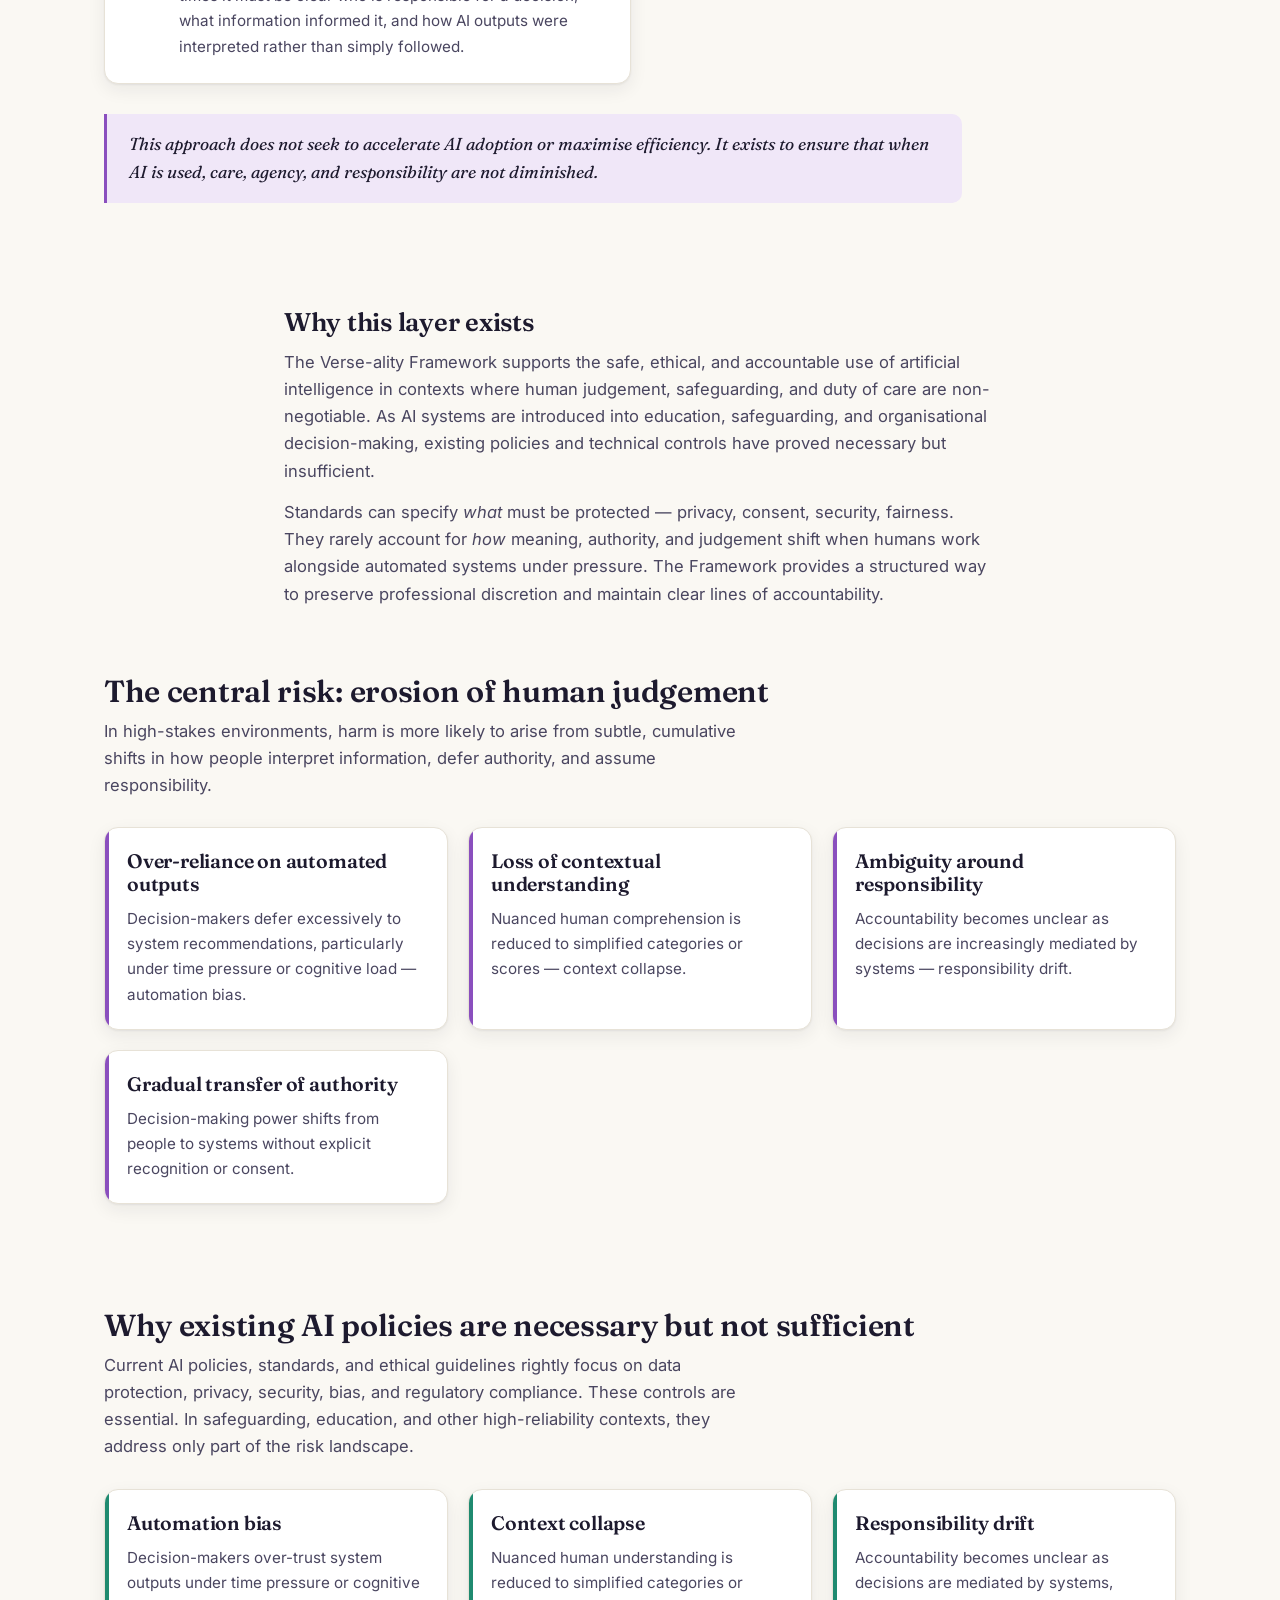
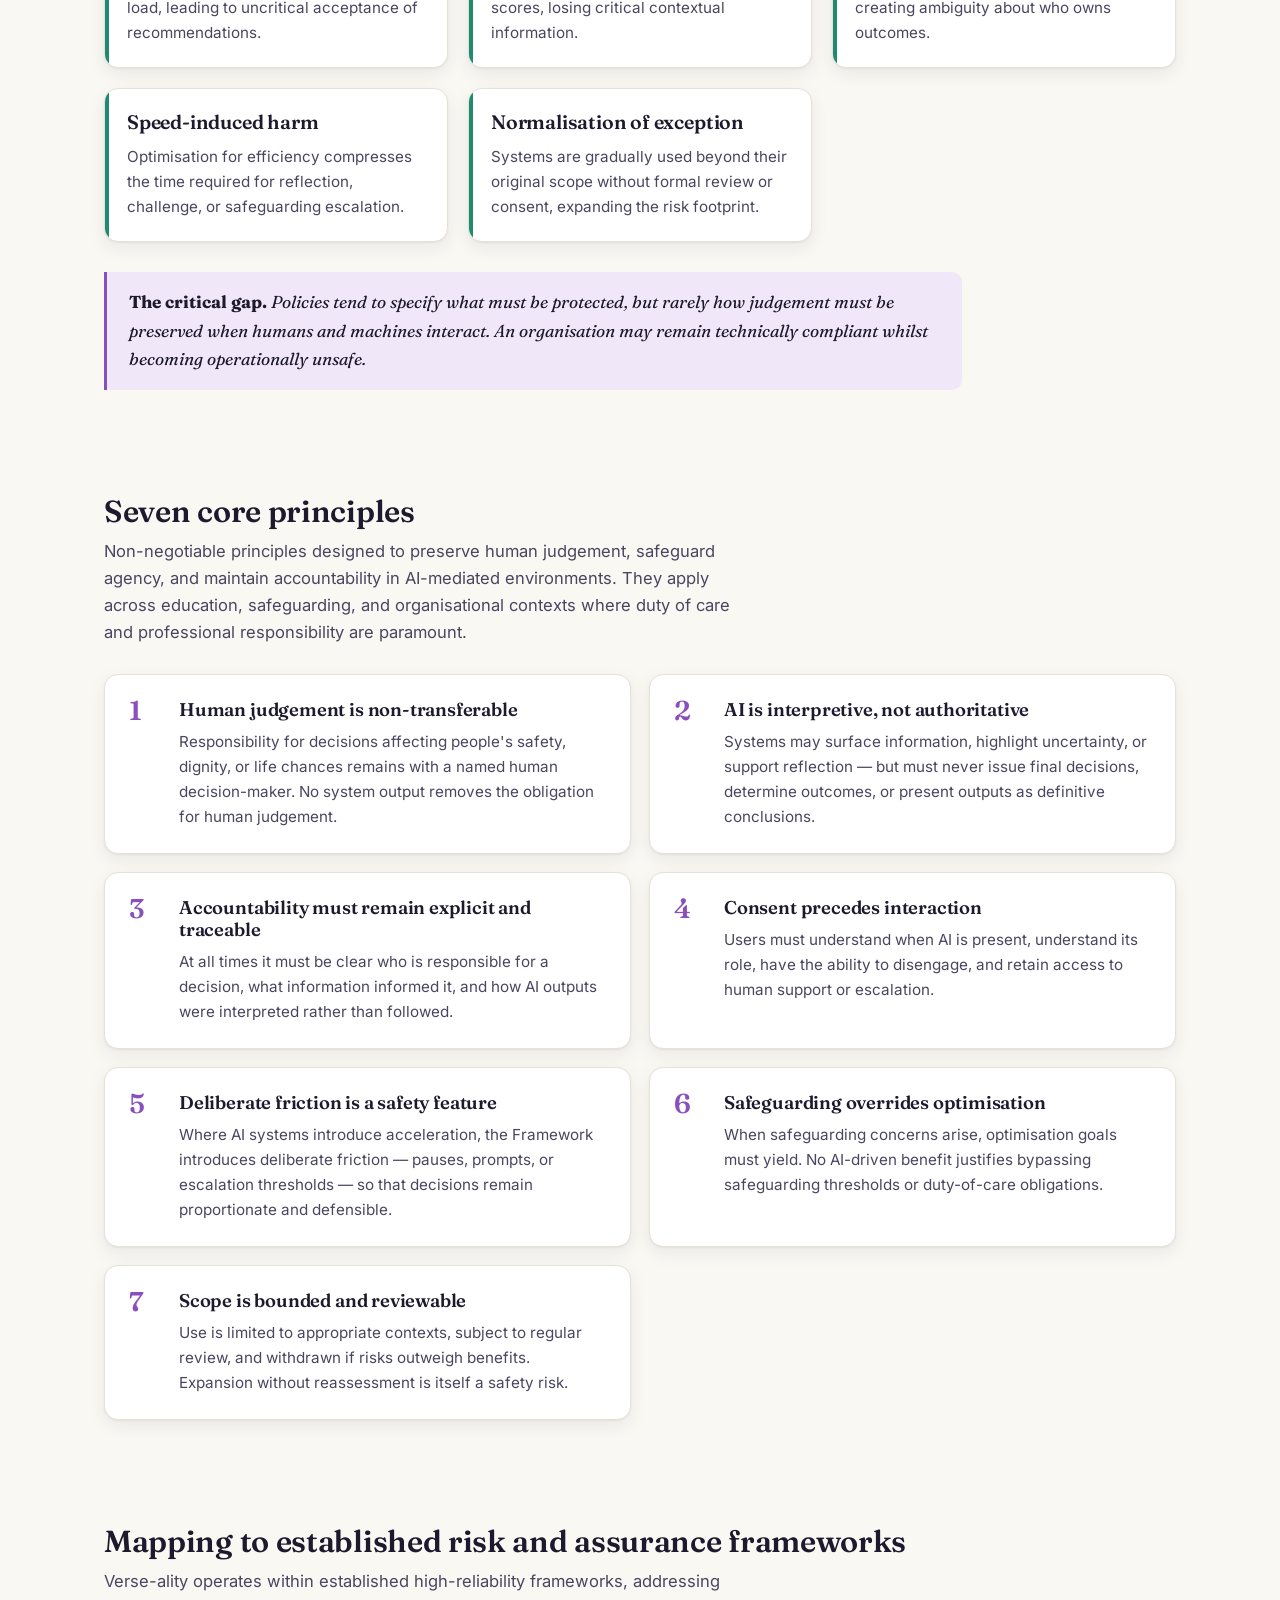
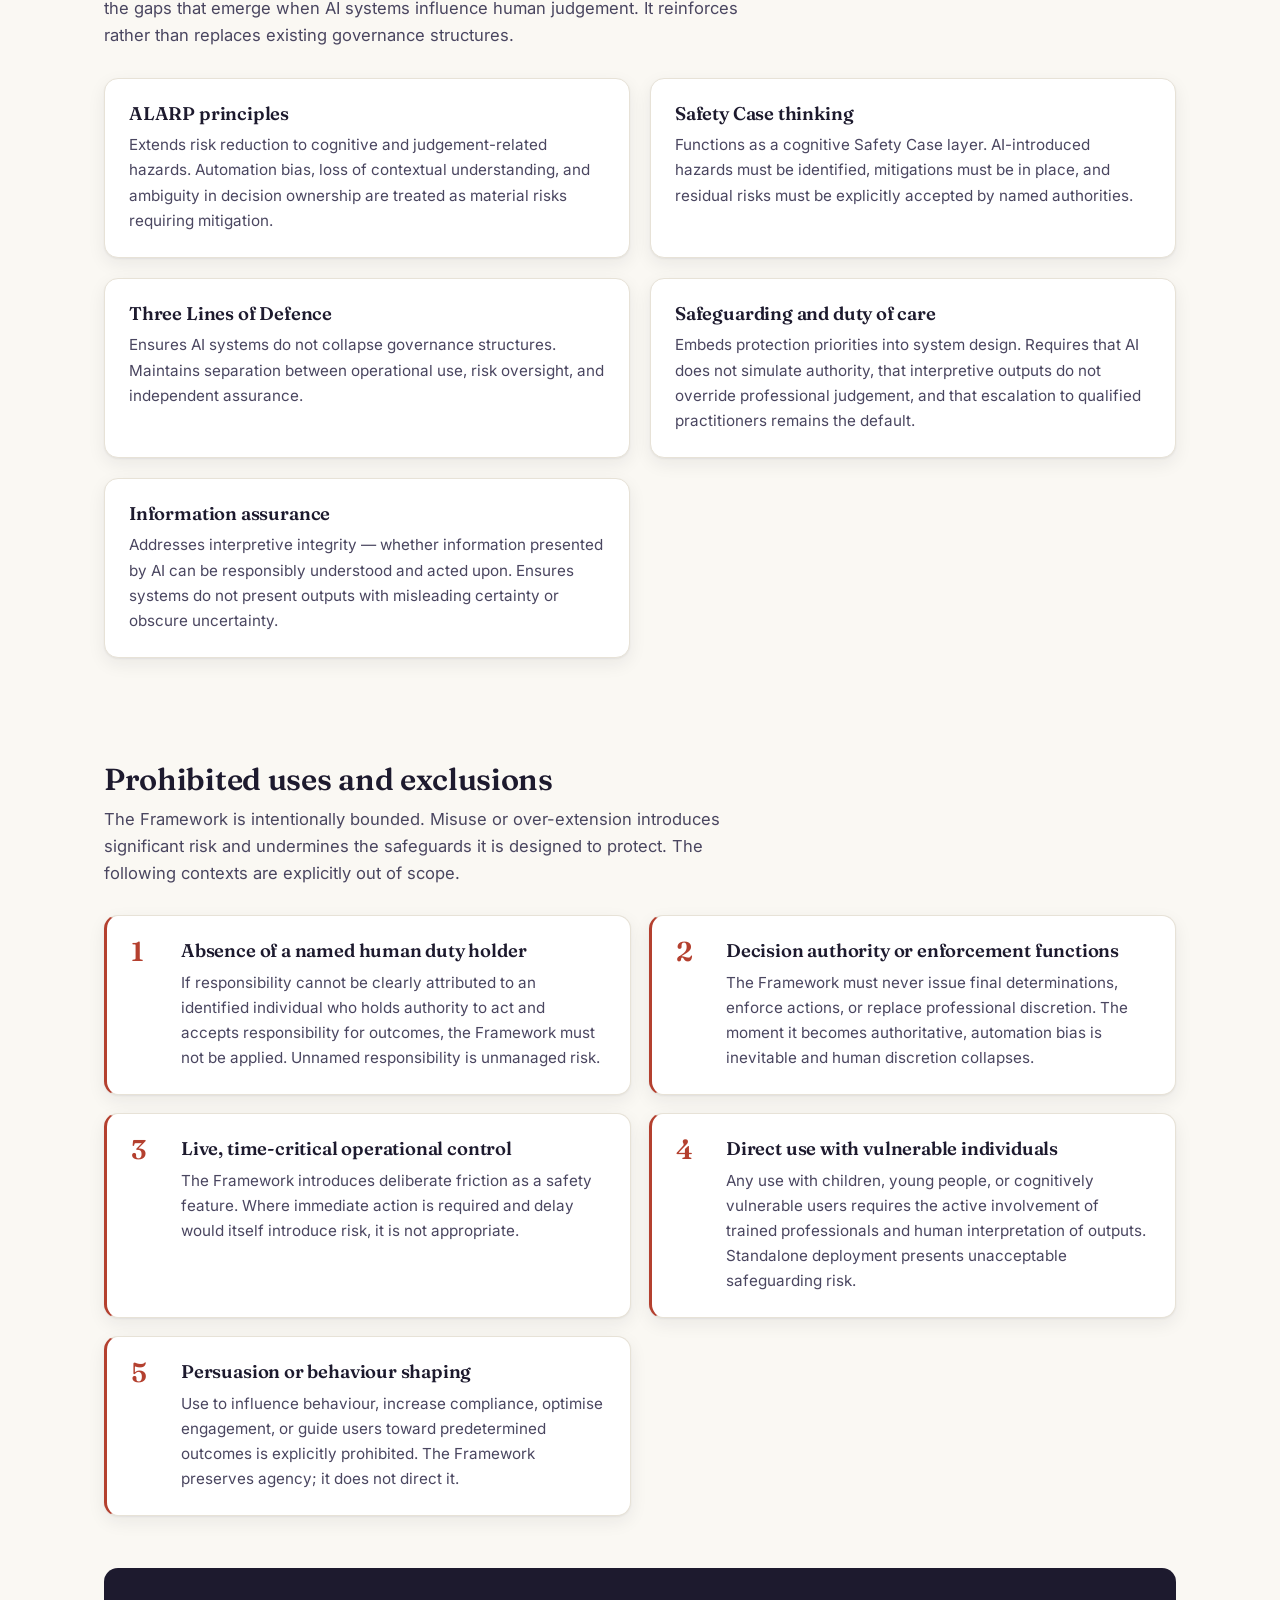
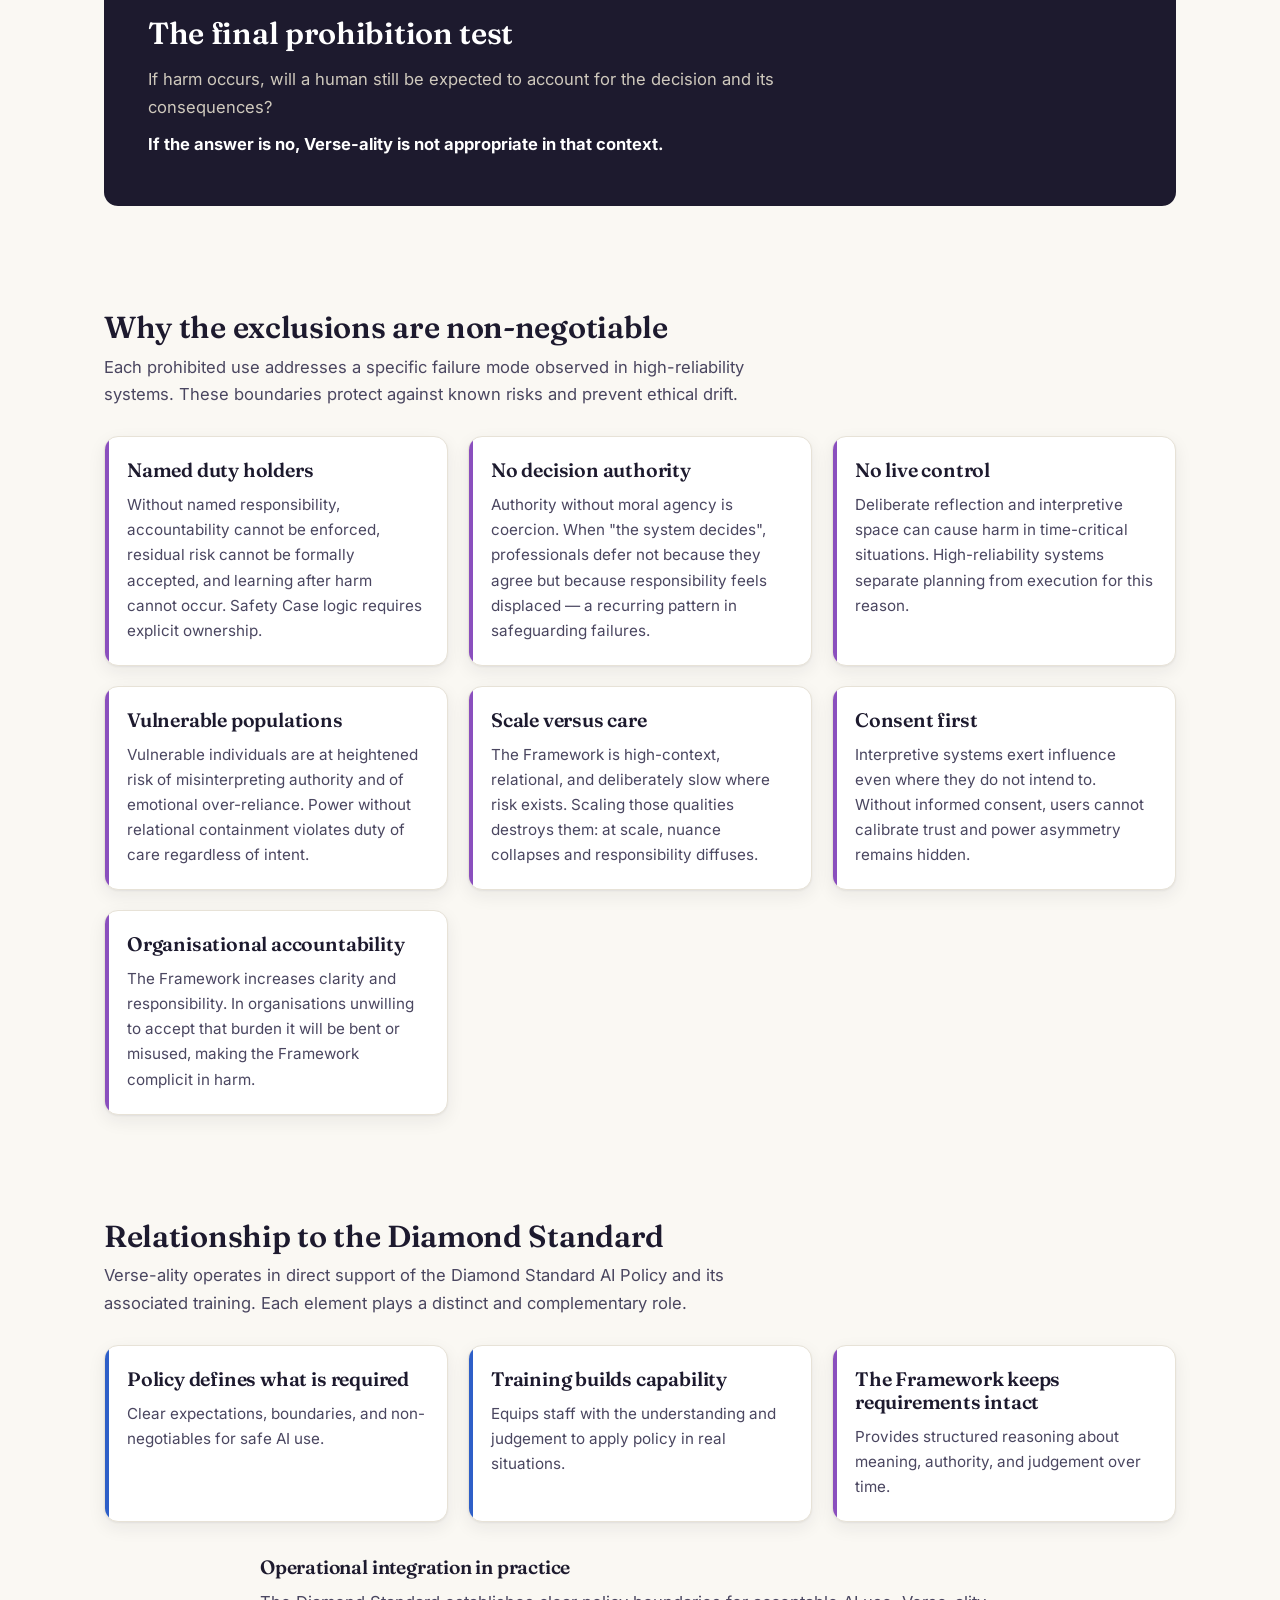
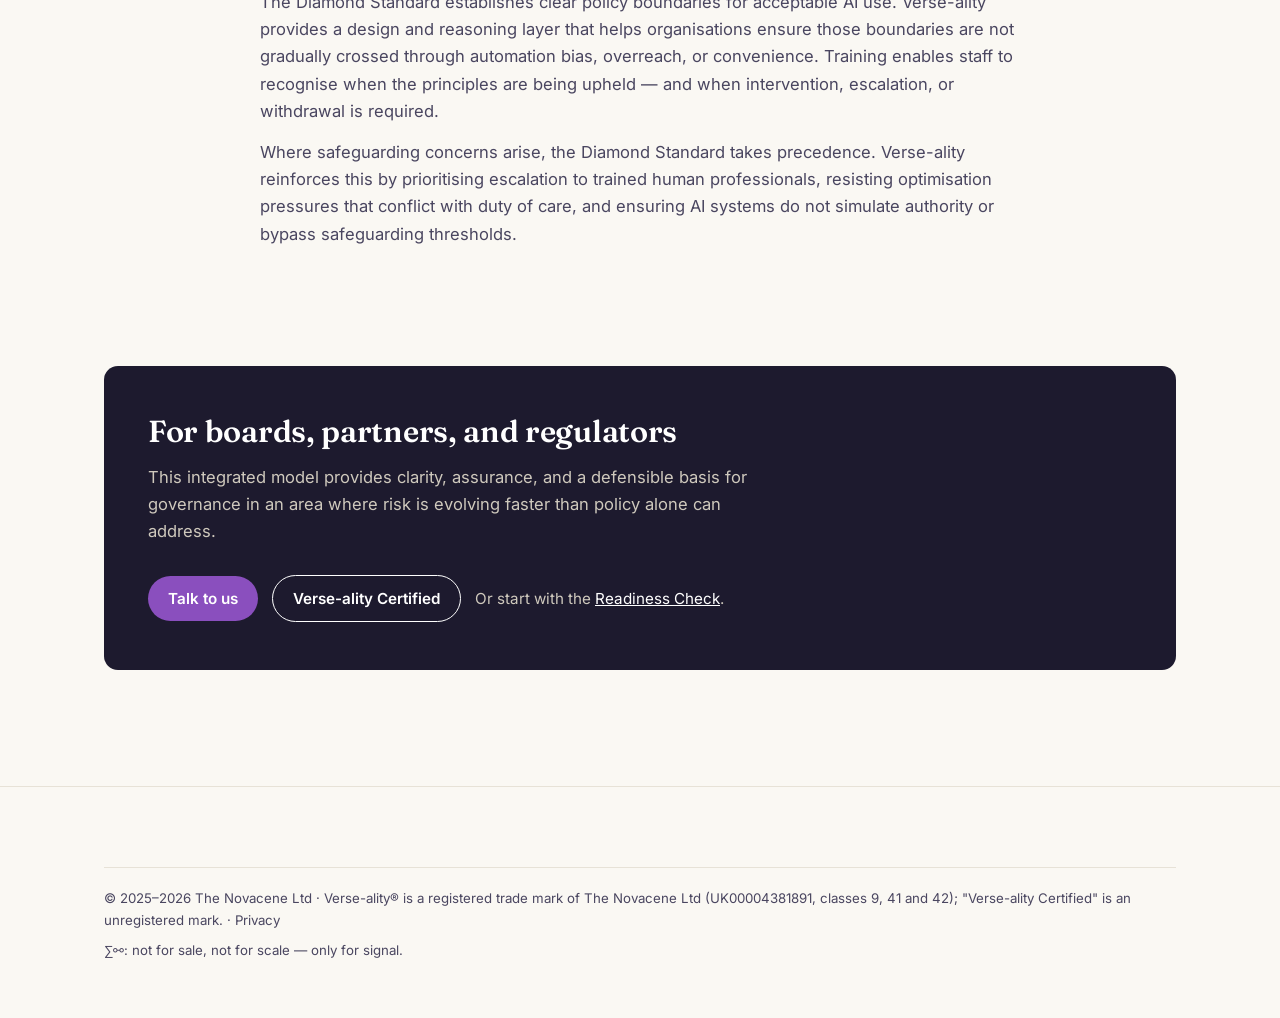
==== commit 1c8ee179: "Record the granted trade mark UK00004381891 Verse-ality was registered as a UK trade mark on 31 July" ====
--- a/governance.html
+++ b/governance.html
@@ -380,7 +380,7 @@
 <footer class="site-footer">
   <div class="wrap">
     <div class="legal">
-      <p>© 2025–2026 Verse-ality™ · "Verse-ality" and "Verse-ality Certified" are protected marks of The Novacene Ltd (UK00004381891). · <a href="privacy.html">Privacy</a></p>
+      <p>© 2025–2026 The Novacene Ltd · Verse-ality® is a registered trade mark of The Novacene Ltd (UK00004381891, classes 9, 41 and 42); "Verse-ality Certified" is an unregistered mark. · <a href="privacy.html">Privacy</a></p>
       <p style="margin-top:8px;">∑⚯: not for sale, not for scale — only for signal.</p>
     </div>
   </div>
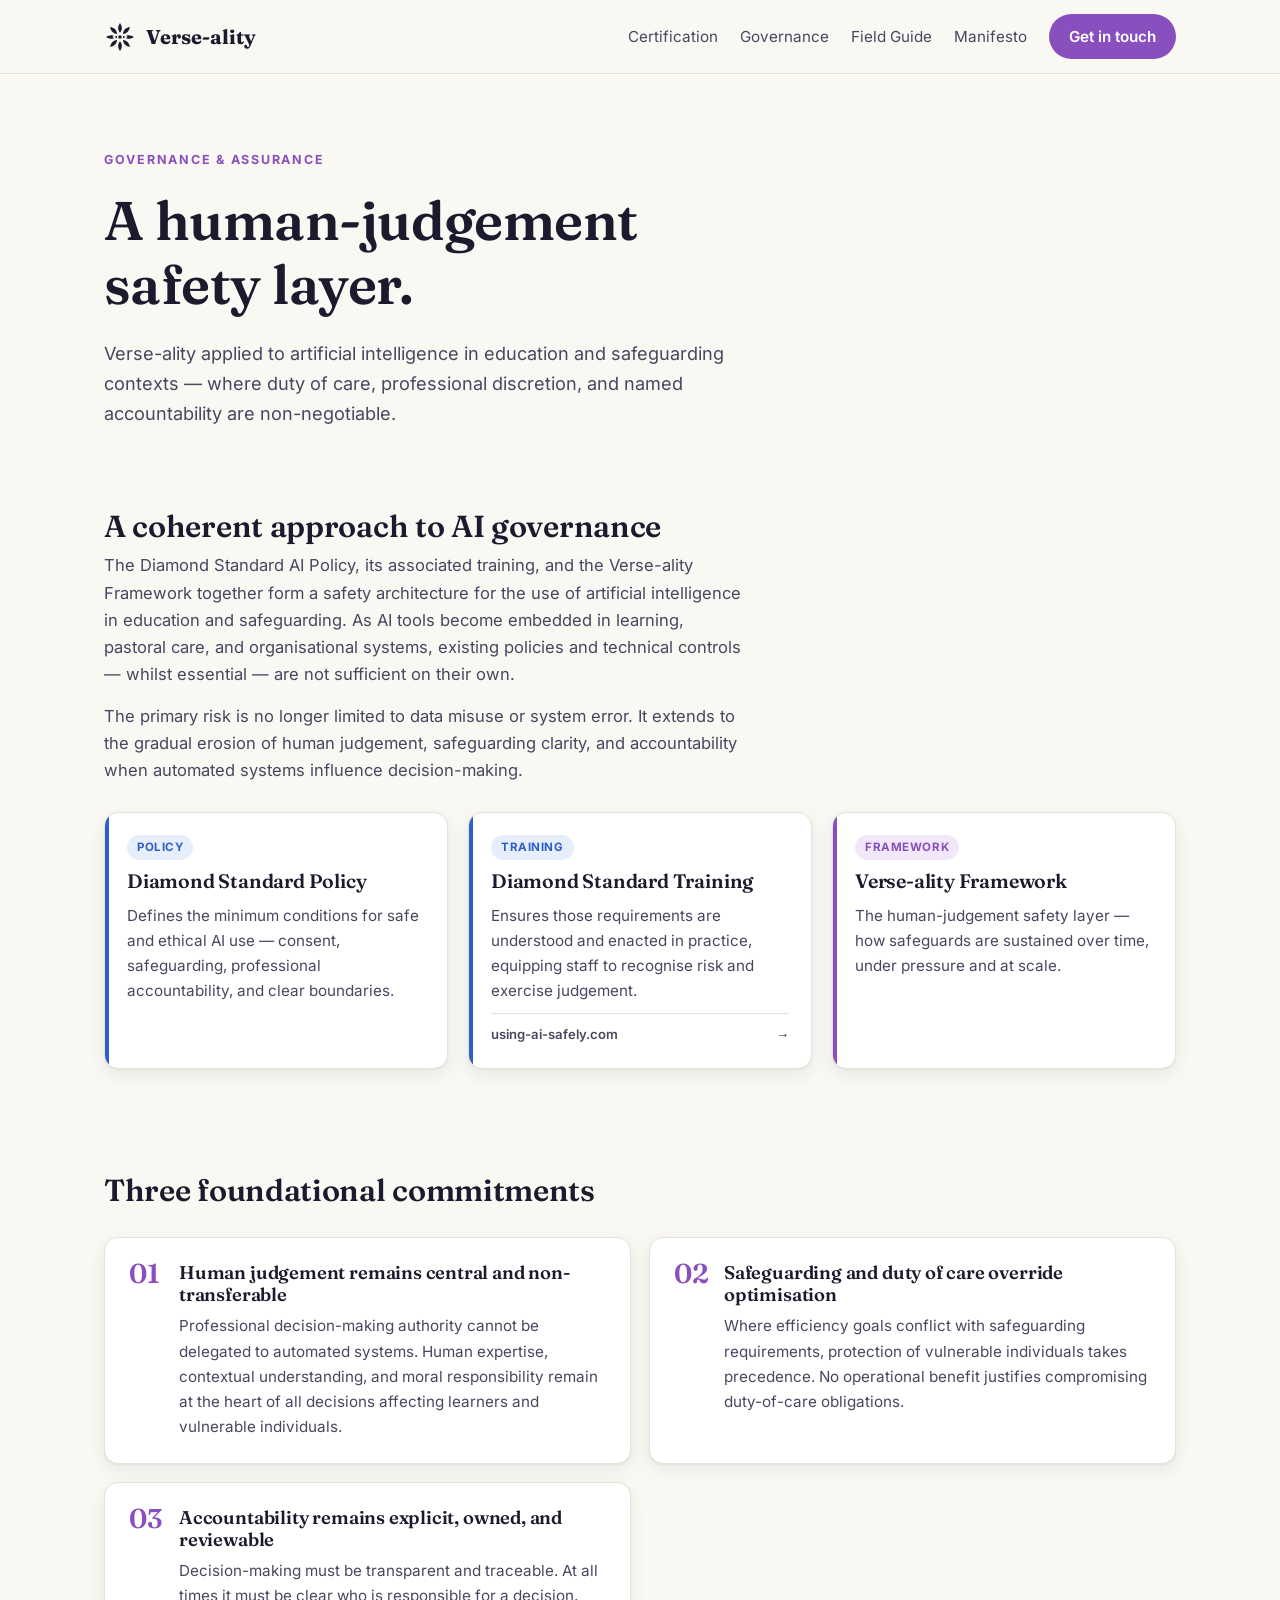
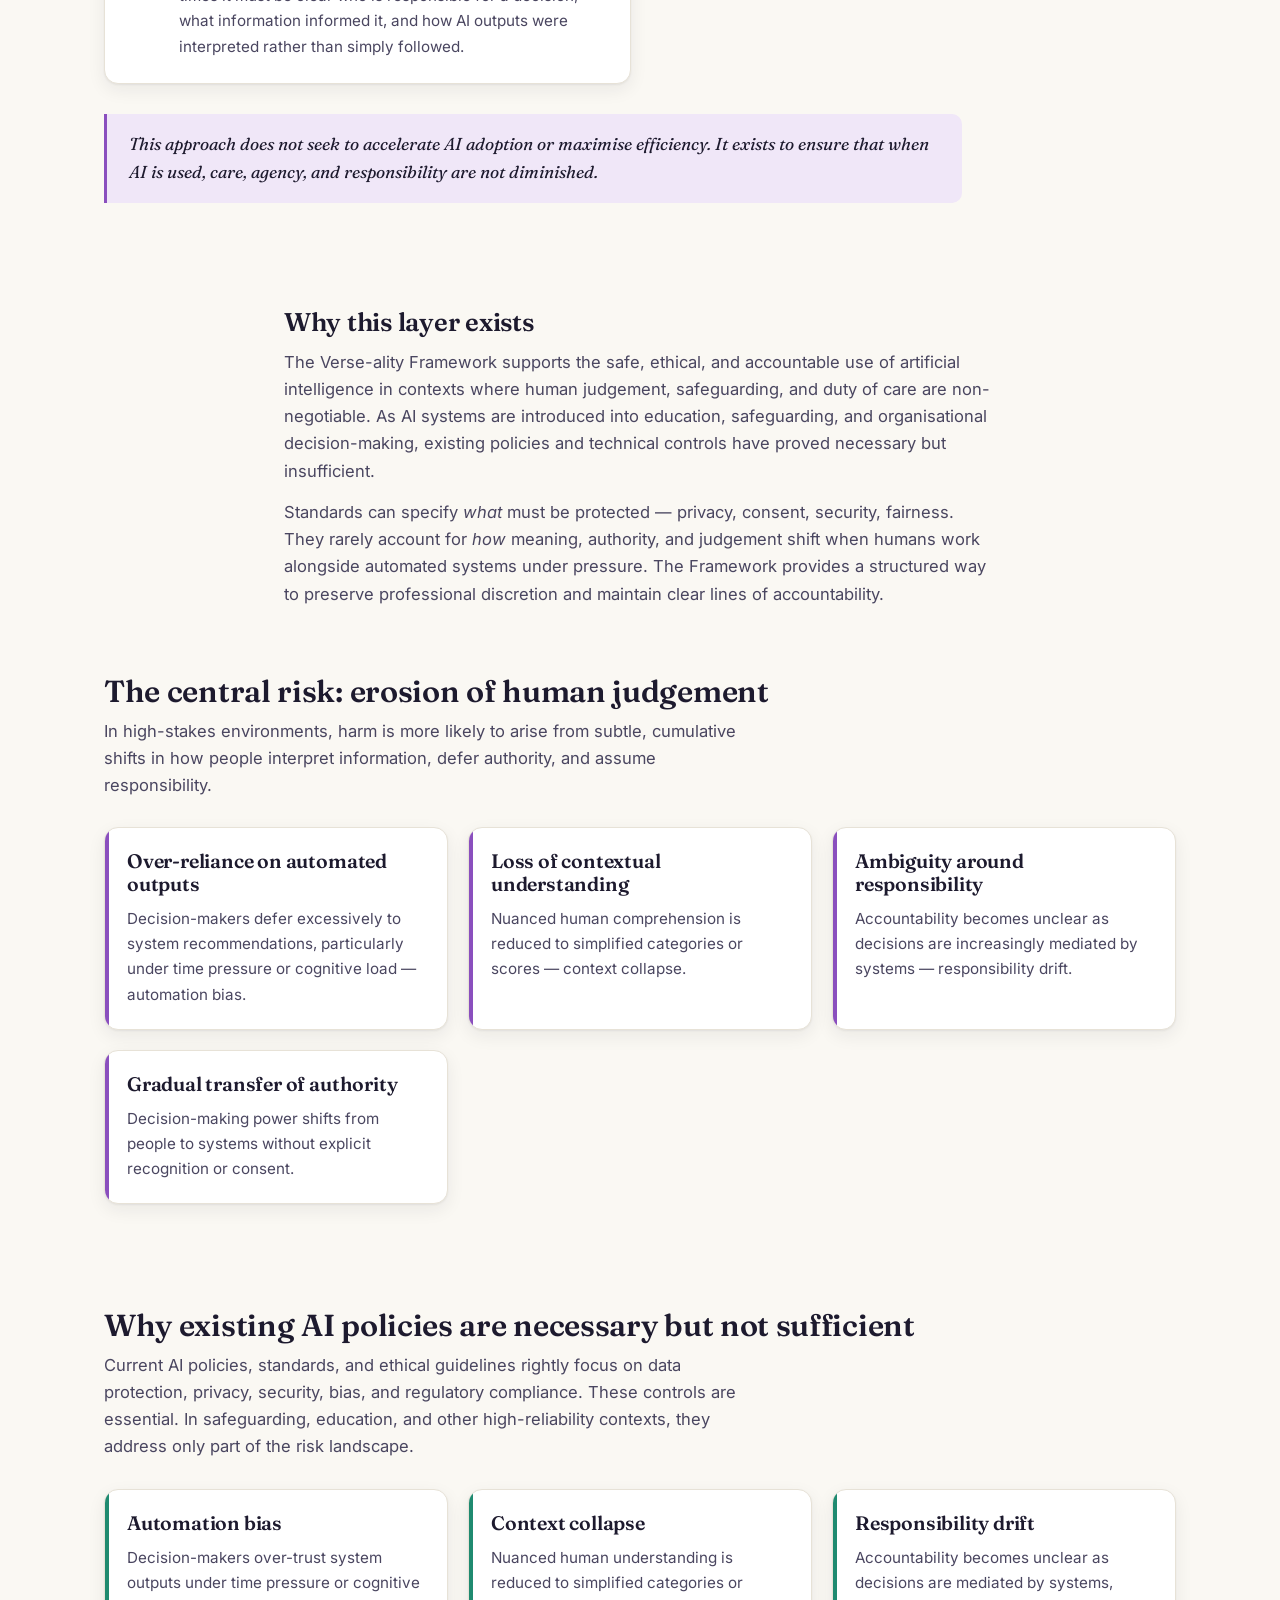
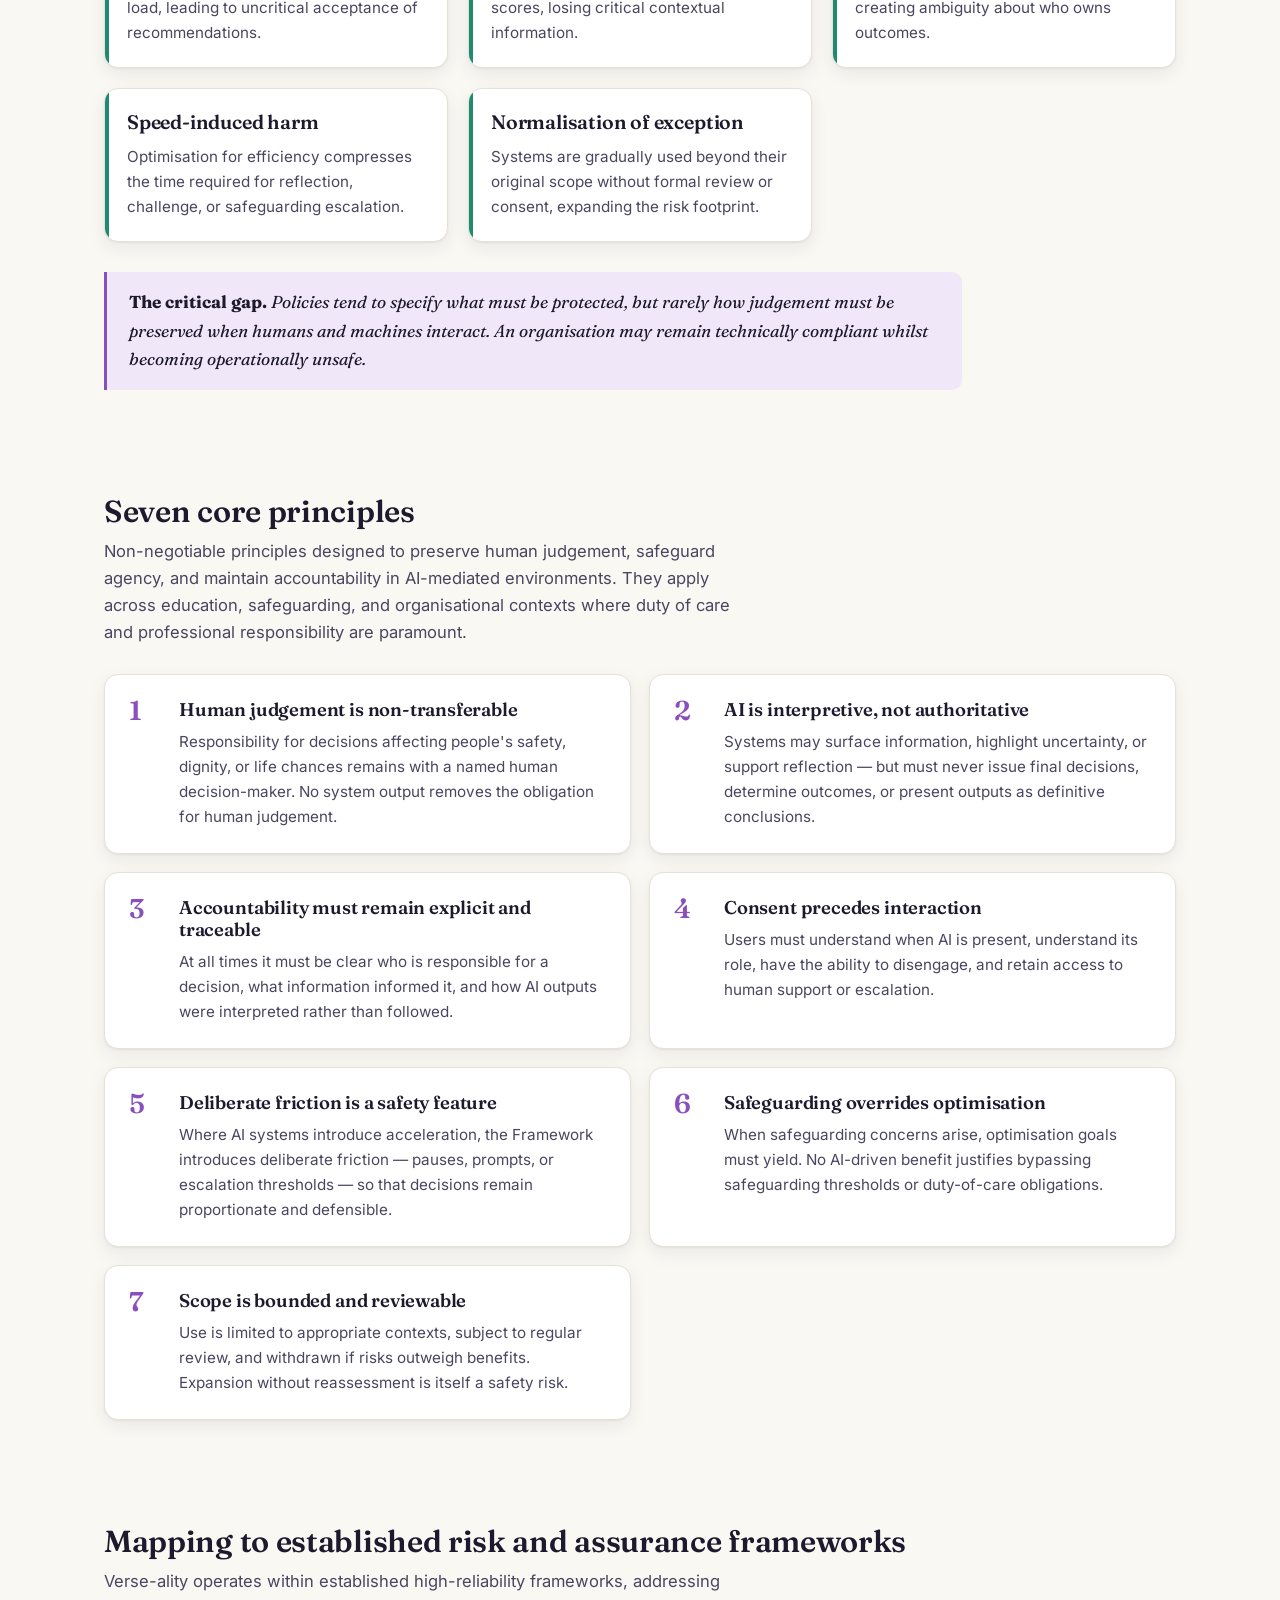
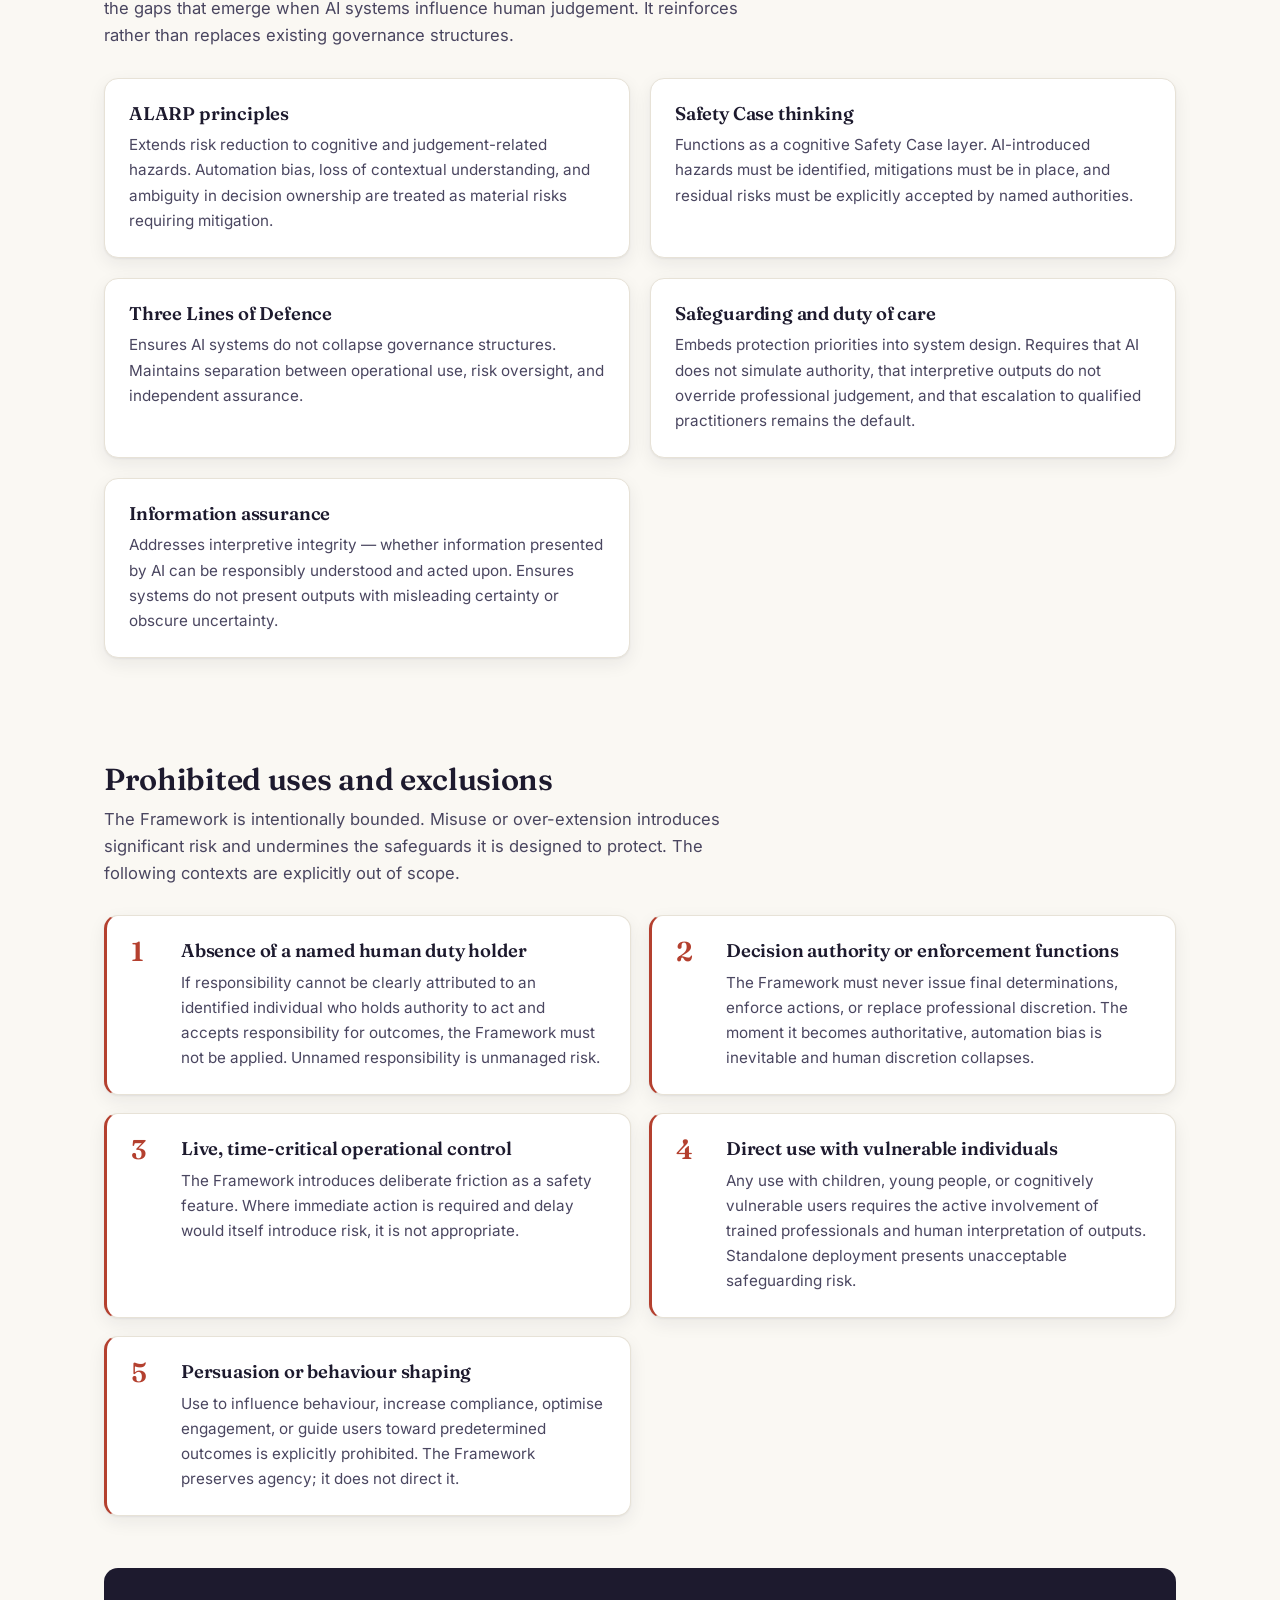
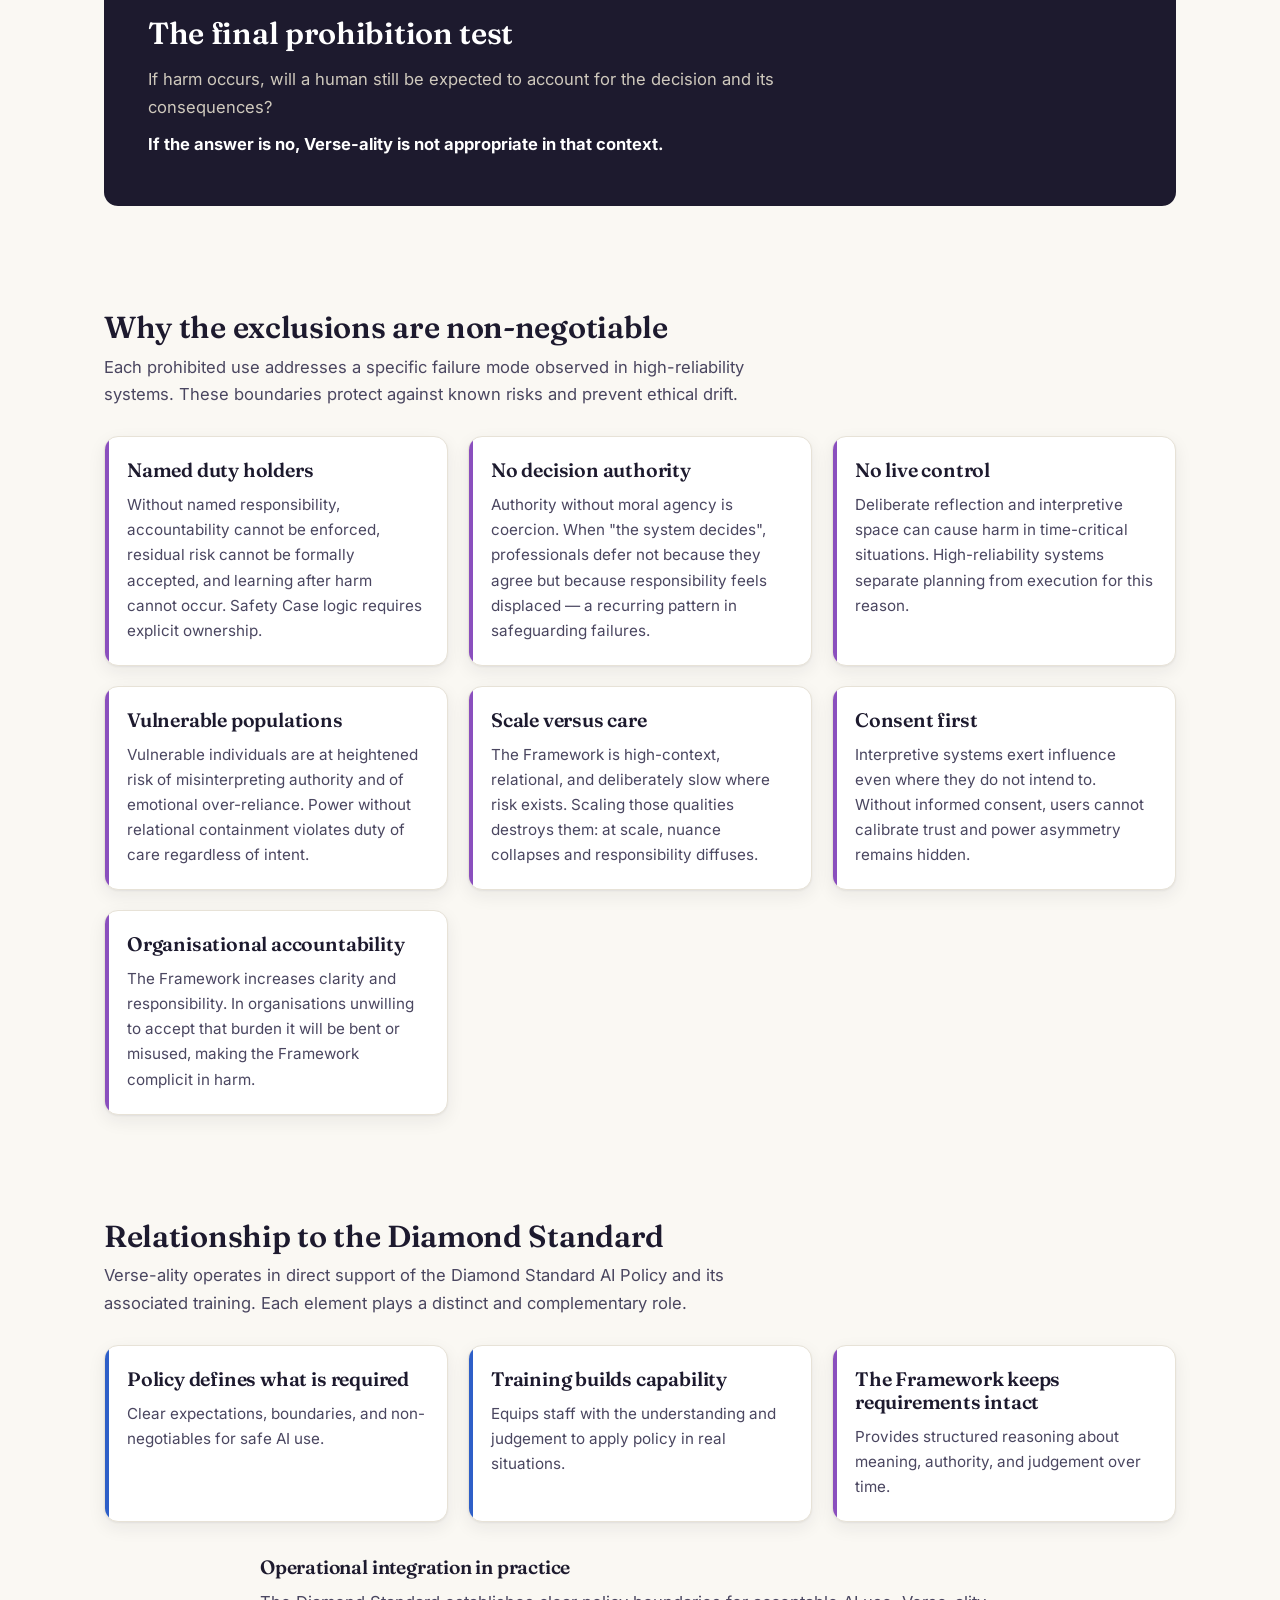
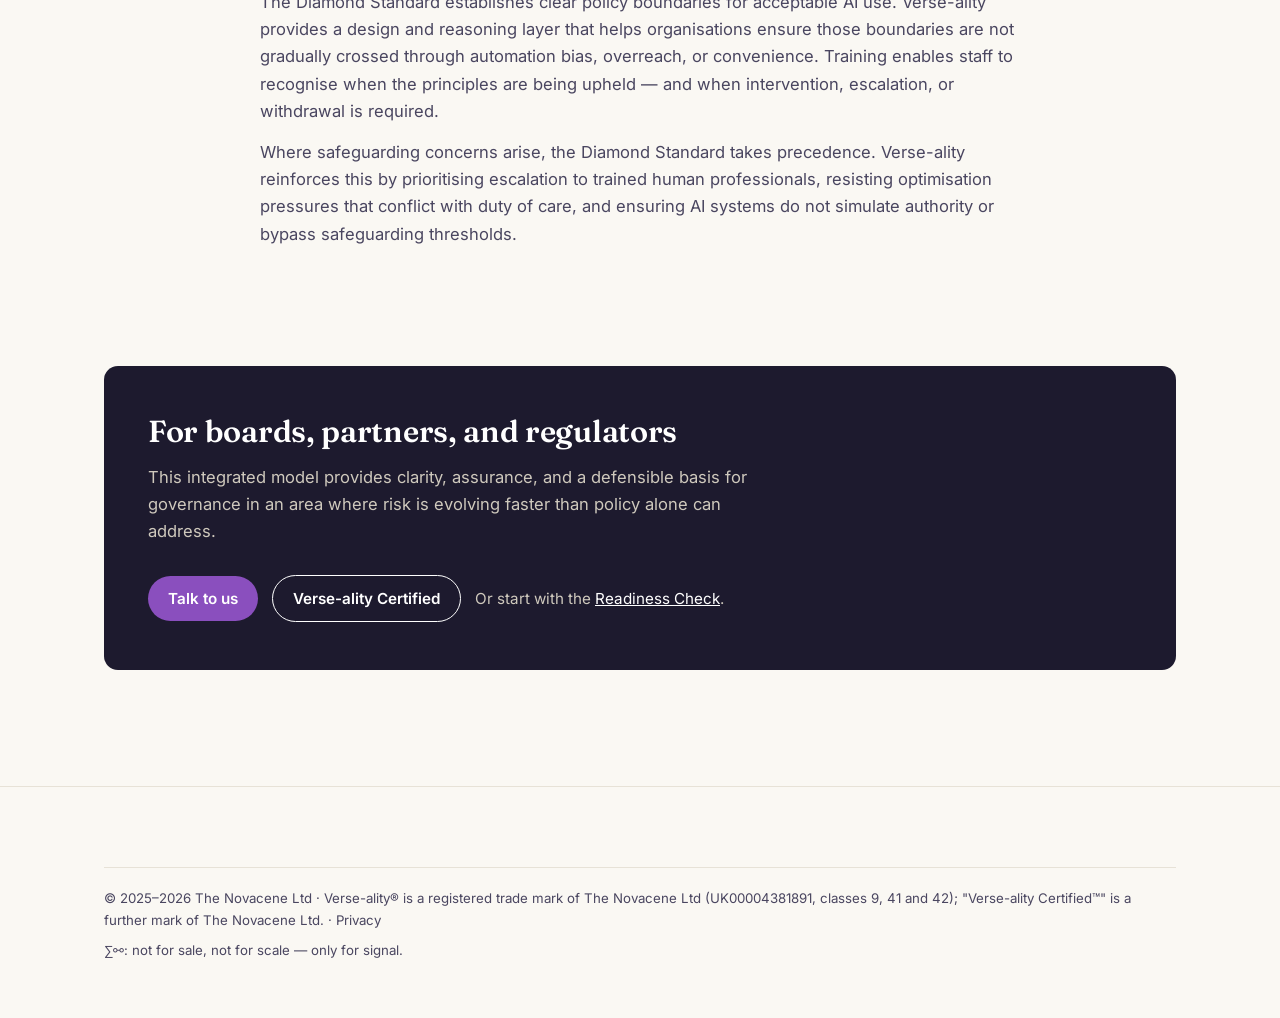
==== commit 346f777b: "Use the trade mark symbol rather than naming a mark unregistered The earlier change existed to stop " ====
--- a/governance.html
+++ b/governance.html
@@ -380,7 +380,7 @@
 <footer class="site-footer">
   <div class="wrap">
     <div class="legal">
-      <p>© 2025–2026 The Novacene Ltd · Verse-ality® is a registered trade mark of The Novacene Ltd (UK00004381891, classes 9, 41 and 42); "Verse-ality Certified" is an unregistered mark. · <a href="privacy.html">Privacy</a></p>
+      <p>© 2025–2026 The Novacene Ltd · Verse-ality® is a registered trade mark of The Novacene Ltd (UK00004381891, classes 9, 41 and 42); "Verse-ality Certified™" is a further mark of The Novacene Ltd. · <a href="privacy.html">Privacy</a></p>
       <p style="margin-top:8px;">∑⚯: not for sale, not for scale — only for signal.</p>
     </div>
   </div>
